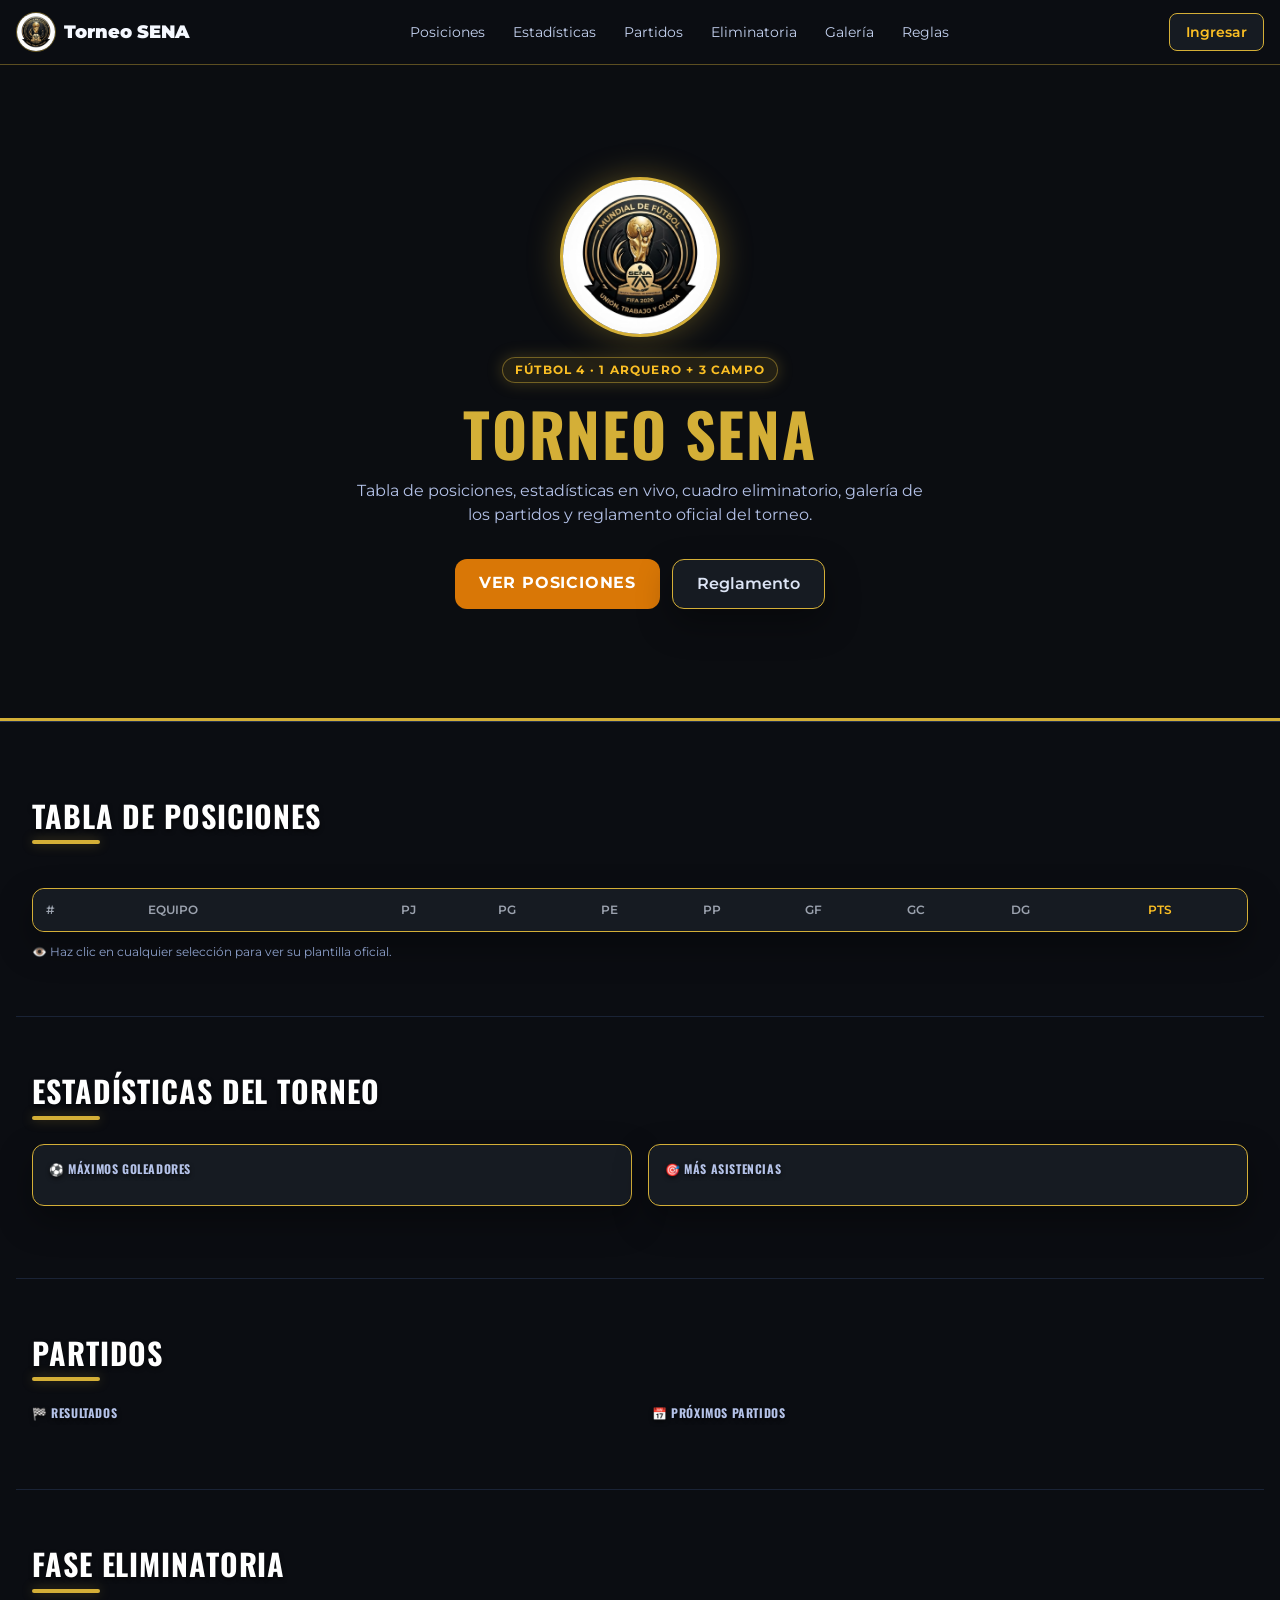
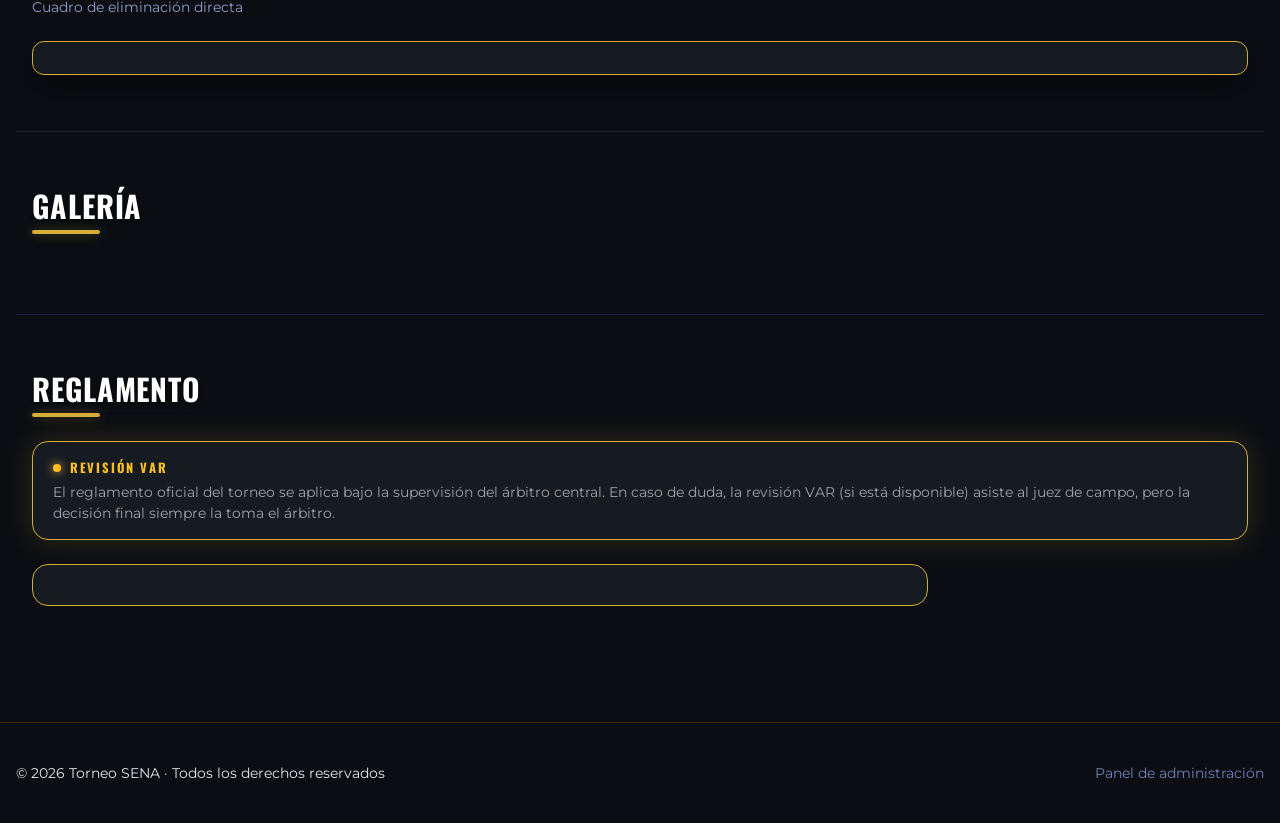
==== index.html @ d0b8b5e7 "Se cuadro un hover" ====
<!DOCTYPE html>
<html lang="es" class="scroll-smooth">
<head>
  <meta charset="UTF-8">
  <meta name="viewport" content="width=device-width, initial-scale=1.0, maximum-scale=1.0, user-scalable=no">
  <title>Torneo SENA</title>
  <link rel="preconnect" href="https://fonts.googleapis.com">
  <link rel="preconnect" href="https://fonts.gstatic.com" crossorigin>
  <link rel="stylesheet" href="styles.css?v=1.0.6">
  <link rel="stylesheet" href="tailwind.css?v=1.0.5">
  <link href="https://fonts.googleapis.com/css2?family=Montserrat:wght@400;500;600;700;800;900&family=Oswald:wght@500;600;700&display=swap" rel="stylesheet">
</head>
<body class="text-slate-100 min-h-screen">

  <!-- ============ NAV ============ -->
  <nav class="sticky top-0 z-50 bg-slate-950 border-b border-slate-800">
    <div class="max-w-7xl mx-auto px-4 h-16 flex items-center justify-between gap-4">
      <a href="#inicio" class="flex items-center gap-2 font-black text-lg shrink-0">
        <img src="WhatsApp Image 2026-08-03 at 1.15.21 PM.jpeg" alt="Mundial de Fútbol SENA Logo" class="logo-nav h-10 w-auto rounded-full object-cover">
        <span id="nav-nombre">Torneo SENA</span>
      </a>
      <div class="hidden md:flex items-center gap-1 text-sm">
        <a href="#posiciones" class="px-3 py-2 rounded-lg hover:bg-slate-800 text-slate-300 hover:text-white transition">Posiciones</a>
        <a href="#estadisticas" class="px-3 py-2 rounded-lg hover:bg-slate-800 text-slate-300 hover:text-white transition">Estadísticas</a>
        <a href="#partidos" class="px-3 py-2 rounded-lg hover:bg-slate-800 text-slate-300 hover:text-white transition">Partidos</a>
        <a href="#eliminatoria" class="px-3 py-2 rounded-lg hover:bg-slate-800 text-slate-300 hover:text-white transition">Eliminatoria</a>
        <a href="#galeria" class="px-3 py-2 rounded-lg hover:bg-slate-800 text-slate-300 hover:text-white transition">Galería</a>
        <a href="#reglas" class="px-3 py-2 rounded-lg hover:bg-slate-800 text-slate-300 hover:text-white transition">Reglas</a>
      </div>
      <div class="flex items-center gap-2">
        <a id="btn-sesion" href="login.html" class="text-sm font-semibold px-4 py-2 rounded-lg border border-emerald-500/50 text-emerald-400 hover:bg-emerald-500/10 transition">Ingresar</a>
        <button id="btn-menu" type="button" aria-label="Abrir menú" aria-expanded="false" aria-controls="menu-movil"
                class="md:hidden w-10 h-10 grid place-items-center rounded-lg border border-slate-700 text-slate-300 hover:bg-slate-800 hover:text-white transition">
          <svg id="ico-menu" class="w-5 h-5" fill="none" stroke="currentColor" stroke-width="2" stroke-linecap="round" viewBox="0 0 24 24">
            <line x1="3" y1="6" x2="21" y2="6"/><line x1="3" y1="12" x2="21" y2="12"/><line x1="3" y1="18" x2="21" y2="18"/>
          </svg>
          <svg id="ico-cerrar" class="w-5 h-5 hidden" fill="none" stroke="currentColor" stroke-width="2" stroke-linecap="round" viewBox="0 0 24 24">
            <line x1="6" y1="6" x2="18" y2="18"/><line x1="18" y1="6" x2="6" y2="18"/>
          </svg>
        </button>
      </div>
    </div>
    <div id="menu-movil" class="hidden md:hidden border-t border-slate-800 bg-slate-950">
      <div class="max-w-7xl mx-auto px-4 py-3 space-y-1">
        <a href="#posiciones" class="block px-3 py-2.5 rounded-lg text-slate-300 hover:bg-slate-800 hover:text-white text-sm font-semibold transition">Posiciones</a>
        <a href="#estadisticas" class="block px-3 py-2.5 rounded-lg text-slate-300 hover:bg-slate-800 hover:text-white text-sm font-semibold transition">Estadísticas</a>
        <a href="#partidos" class="block px-3 py-2.5 rounded-lg text-slate-300 hover:bg-slate-800 hover:text-white text-sm font-semibold transition">Partidos</a>
        <a href="#eliminatoria" class="block px-3 py-2.5 rounded-lg text-slate-300 hover:bg-slate-800 hover:text-white text-sm font-semibold transition">Eliminatoria</a>
        <a href="#galeria" class="block px-3 py-2.5 rounded-lg text-slate-300 hover:bg-slate-800 hover:text-white text-sm font-semibold transition">Galería</a>
        <a href="#reglas" class="block px-3 py-2.5 rounded-lg text-slate-300 hover:bg-slate-800 hover:text-white text-sm font-semibold transition">Reglas</a>
      </div>
    </div>
  </nav>

  <!-- ============ HERO ============ -->
  <header id="inicio" class="hero-patron border-b border-slate-800 relative">
    <video autoplay loop muted playsinline class="hero-video" preload="metadata">
      <source src="WhatsApp Video 2026-08-03 at 1.23.06 PM.mp4" type="video/mp4">
    </video>
    <div class="hero-overlay"></div>
    <div class="hero-content max-w-7xl mx-auto px-4 py-20 md:py-28 text-center">
      <img src="WhatsApp Image 2026-08-03 at 1.15.21 PM.jpeg" alt="Mundial de Fútbol SENA Logo" class="logo-hero mx-auto rounded-full object-cover">
      <p class="inline-block px-3 py-1 rounded-full bg-emerald-500/10 border border-emerald-500/40 text-emerald-400 text-xs font-bold uppercase tracking-widest mb-5">Fútbol 4 · 1 Arquero + 3 Campo</p>
      <h1 id="hero-nombre" class="text-4xl md:text-6xl font-black mb-4">Torneo SENA</h1>
      <p class="text-slate-400 max-w-xl mx-auto mb-8">Tabla de posiciones, estadísticas en vivo, cuadro eliminatorio, galería de los partidos y reglamento oficial del torneo.</p>
      <div class="flex flex-wrap gap-3 justify-center">
        <a href="#posiciones" class="btn-primary px-6 py-3 rounded-xl bg-emerald-600 hover:bg-emerald-500 font-bold text-white">Ver posiciones</a>
        <a href="#reglas" class="btn-secondary px-6 py-3 rounded-xl border border-slate-700 hover:bg-slate-800 font-semibold text-slate-200">Reglamento</a>
      </div>
    </div>
  </header>

  <main class="max-w-7xl mx-auto px-4">

    <!-- ============ POSICIONES ============ -->
    <section id="posiciones" class="py-14 scroll-mt-20">
      <div class="flex items-end justify-between flex-wrap gap-3 mb-6">
        <div>
          <h2 class="text-2xl md:text-3xl font-black">Tabla de Posiciones</h2>
          <p id="nota-clasificacion" class="text-slate-500 text-sm mt-1"></p>
        </div>
      </div>
      <div id="tabs-grupos" class="flex flex-wrap gap-2 mb-4"></div>
      <div class="overflow-x-auto rounded-xl border border-slate-800 bg-slate-900/60">
        <table class="w-full text-sm">
          <thead>
            <tr class="text-left uppercase text-xs border-b border-slate-800">
              <th class="px-3 py-3 font-semibold">#</th>
              <th class="px-3 py-3 font-semibold">Equipo</th>
              <th class="px-2 py-3 font-semibold text-center">PJ</th>
              <th class="px-2 py-3 font-semibold text-center hidden sm:table-cell">PG</th>
              <th class="px-2 py-3 font-semibold text-center hidden sm:table-cell">PE</th>
              <th class="px-2 py-3 font-semibold text-center hidden sm:table-cell">PP</th>
              <th class="px-2 py-3 font-semibold text-center hidden sm:table-cell">GF</th>
              <th class="px-2 py-3 font-semibold text-center hidden sm:table-cell">GC</th>
              <th class="px-2 py-3 font-semibold text-center">DG</th>
              <th class="px-4 py-3 font-semibold text-center text-emerald-400">PTS</th>
            </tr>
          </thead>
          <tbody id="tbody-posiciones"></tbody>
        </table>
      </div>
      <p class="text-xs text-slate-500 mt-3">👁️ Haz clic en cualquier selección para ver su plantilla oficial.</p>
    </section>

    <!-- ============ ESTADISTICAS ============ -->
    <section id="estadisticas" class="py-14 border-t border-slate-800/60 scroll-mt-20">
      <h2 class="text-2xl md:text-3xl font-black mb-6">Estadísticas del Torneo</h2>
      <div class="grid md:grid-cols-2 gap-4">
        <div class="rounded-xl border border-slate-800 bg-slate-900/60 p-4">
          <h3 class="text-slate-400 text-xs uppercase font-bold tracking-wider mb-3">⚽ Máximos Goleadores</h3>
          <ol id="top-goleadores" class="space-y-2 text-sm"></ol>
        </div>
        <div class="rounded-xl border border-slate-800 bg-slate-900/60 p-4">
          <h3 class="text-slate-400 text-xs uppercase font-bold tracking-wider mb-3">🎯 Más Asistencias</h3>
          <ol id="top-asistencias" class="space-y-2 text-sm"></ol>
        </div>
      </div>
      <div id="totales-torneo" class="grid grid-cols-1 sm:grid-cols-2 gap-4 mt-4"></div>
    </section>

    <!-- ============ PARTIDOS ============ -->
    <section id="partidos" class="py-14 border-t border-slate-800/60 scroll-mt-20">
      <h2 class="text-2xl md:text-3xl font-black mb-6">Partidos</h2>
      <div class="grid lg:grid-cols-2 gap-6">
        <div>
          <h3 class="text-slate-400 text-xs uppercase font-bold tracking-wider mb-3">🏁 Resultados</h3>
          <div id="lista-resultados" class="space-y-3"></div>
        </div>
        <div>
          <h3 class="text-slate-400 text-xs uppercase font-bold tracking-wider mb-3">📅 Próximos Partidos</h3>
          <div id="lista-proximos" class="space-y-3"></div>
        </div>
      </div>
    </section>

    <!-- ============ ELIMINATORIA ============ -->
    <section id="eliminatoria" class="py-14 border-t border-slate-800/60 scroll-mt-20">
      <div class="flex items-end justify-between flex-wrap gap-3 mb-6">
        <div>
          <h2 class="text-2xl md:text-3xl font-black">Fase Eliminatoria</h2>
          <p class="text-slate-500 text-sm mt-1">Cuadro de eliminación directa</p>
        </div>
      </div>
      <div id="bracket-publico" class="rounded-xl border border-slate-800 bg-slate-950/60 p-4"></div>
    </section>

    <!-- ============ GALERIA ============ -->
    <section id="galeria" class="py-14 border-t border-slate-800/60 scroll-mt-20">
      <h2 class="text-2xl md:text-3xl font-black mb-6">Galería</h2>
      <div id="galeria-grid" class="grid grid-cols-2 md:grid-cols-3 lg:grid-cols-4 gap-4"></div>
    </section>

    <!-- ============ REGLAS ============ -->
    <section id="reglas" class="py-14 border-t border-slate-800/60 scroll-mt-20">
      <h2 class="text-2xl md:text-3xl font-black mb-6">Reglamento</h2>
      <div class="var-banner mb-6">
        <p class="var-titulo">Revisión VAR</p>
        <p class="var-texto">El reglamento oficial del torneo se aplica bajo la supervisión del árbitro central. En caso de duda, la revisión VAR (si está disponible) asiste al juez de campo, pero la decisión final siempre la toma el árbitro.</p>
      </div>
      <div id="reglas-contenido" class="reglas-md max-w-4xl"></div>
    </section>

  </main>

  <!-- ============ FOOTER ============ -->
  <footer class="border-t border-slate-800 mt-10">
    <div class="max-w-7xl mx-auto px-4 py-10 flex flex-col md:flex-row items-center justify-between gap-4 text-sm text-slate-500">
      <p>© <span id="footer-anio"></span> <span id="footer-nombre">Torneo SENA</span> · Todos los derechos reservados</p>
      <a href="admin.html" class="text-slate-600 hover:text-emerald-400 transition">Panel de administración</a>
    </div>
  </footer>

  <!-- ============ MODAL: PLANTILLA DE SELECCIÓN ============ -->
  <div id="modal-equipo" class="modal-capa" role="dialog" aria-modal="true" aria-hidden="true">
    <div class="modal-caja">
      <button id="modal-equipo-cerrar" class="modal-cerrar" aria-label="Cerrar">×</button>
      <div id="modal-equipo-contenido"></div>
    </div>
  </div>

  <!-- ============ LIGHTBOX ============ -->
  <div id="lightbox" class="fixed inset-0 z-[80] bg-black/90 hidden items-center justify-center p-4 cursor-zoom-out">
    <img id="lightbox-img" class="max-h-full max-w-full rounded-lg object-contain" src="" alt="">
  </div>

  <script>
    const btnMenu = document.getElementById('btn-menu');
    const menuMovil = document.getElementById('menu-movil');
    const icoMenu = document.getElementById('ico-menu');
    const icoCerrar = document.getElementById('ico-cerrar');
    function cerrarMenu() {
      menuMovil.classList.add('hidden');
      icoMenu.classList.remove('hidden');
      icoCerrar.classList.add('hidden');
      btnMenu.setAttribute('aria-expanded', 'false');
    }
    btnMenu.addEventListener('click', () => {
      const abierto = !menuMovil.classList.contains('hidden');
      menuMovil.classList.toggle('hidden');
      icoMenu.classList.toggle('hidden');
      icoCerrar.classList.toggle('hidden');
      btnMenu.setAttribute('aria-expanded', String(!abierto));
    });
    menuMovil.querySelectorAll('a').forEach(a => a.addEventListener('click', cerrarMenu));
  </script>

  <script src="js/marked.min.js?v=1.0.1" defer></script>
  <script type="module" src="js/public.js?v=1.0.4"></script>
</body>
</html>
---- styles.css ----
/* ============================================================
   CAPA BASE DE RESPALDO (carga prioritaria)
   Si el CSS de Tailwind (tailwind.css) no llega a cargar, este
   bloque garantiza un tema oscuro legible y estructura mínima.
   Cuando tailwind.css sí carga, Tailwind gana por ir después.
   ============================================================ */
:root {
  color-scheme: dark;
  --bg: #0b0d12;
  --panel: #161b22;
  --borde: #d4af37;
  --texto: #ffffff;
  --atenuado: #9ca3af;
  --acento: #d4af37;
  --acento-hover: #f59e0b;
  --verde: #34d399;
}

*, *::before, *::after { box-sizing: border-box; }

body {
  margin: 0;
  min-height: 100vh;
  color: var(--texto);
  font-family: 'Montserrat', 'Inter', system-ui, -apple-system, 'Segoe UI', Roboto, sans-serif;
  font-size: 16px;
  line-height: 1.5;
  background-color: #0b0d12;
}

img, video { max-width: 100%; height: auto; }

a { color: var(--acento); text-decoration: none; }
a:hover { color: var(--acento-hover); }

/* Titulares deportivos estilo FIFA: Oswald en mayúsculas pesadas */
h1, h2, h3 {
  font-family: 'Oswald', 'Montserrat', system-ui, sans-serif;
  font-weight: 800;
  text-transform: uppercase;
  letter-spacing: .03em;
}
h1, h2, h3, h4, h5, h6 {
  margin: 1.2rem 0 .6rem;
  line-height: 1.25;
  color: #fff;
  text-shadow: 0 2px 4px rgba(0, 0, 0, .6);
}
h1 { font-size: 1.75rem; }
h2 { font-size: 1.4rem; }
h3 { font-size: 1.15rem; }

p { margin: .6rem 0; color: #e2e8f0; }

/* Barra superior pegajosa: SOLO los elementos que llevan la clase
   .sticky (nav de index.html / header del admin). Cualquier otro
   header (p. ej. el Hero) queda en flujo normal. */
nav.sticky,
header.sticky {
  position: sticky;
  top: 0;
  z-index: 50;
  background: #0b0d12;
  border-bottom: 1px solid rgba(212, 175, 55, .4);
}

/* El Hero vive en su bloque normal: nada de fixed/sticky. */
#inicio {
  position: relative;
  overflow: hidden;
}

/* ============================================================
   HERO MUNDIALISTA: fondo sólido limpio + logo oficial
   ============================================================ */
.hero-patron {
  background-color: #0b0d12;
}

/* Video de fondo del Hero: cubre todo el espacio sin deformarse */
.hero-video {
  position: absolute;
  top: 50%;
  left: 50%;
  min-width: 100%;
  min-height: 100%;
  width: auto;
  height: auto;
  z-index: 0;
  transform: translate(-50%, -50%);
  object-fit: cover;
}

/* Capa de superposición: oscurece el video para legibilidad total */
.hero-overlay {
  position: absolute;
  top: 0;
  left: 0;
  width: 100%;
  height: 100%;
  background: rgba(11, 13, 18, 0.65);
  z-index: 1;
}

/* Asegura que el contenido (logo, títulos, botones) quede por encima del video y del overlay */
#hero .container,
#hero .hero-content,
#inicio .hero-content {
  position: relative;
  z-index: 2;
}

/* Logo oficial del torneo en la navbar */
.logo-nav {
  height: 2.5rem;
  width: 2.5rem;
  border-radius: 9999px;
  object-fit: cover;
  flex-shrink: 0;
  border: 1px solid rgba(212, 175, 55, .45);
}

/* Logo oficial destacado en el Hero, sobre el título principal */
.logo-hero {
  width: 8rem;
  height: 8rem;
  border-radius: 9999px;
  object-fit: cover;
  margin: 0 auto 1.25rem;
  border: 3px solid #d4af37;
  box-shadow: 0 0 32px rgba(212, 175, 55, .35);
  -webkit-box-shadow: 0 0 32px rgba(212, 175, 55, .35);
}
@media (min-width: 768px) {
  .logo-hero { width: 10rem; height: 10rem; }
}

/* Línea dorada sólida de banda inferior del estadio */
#inicio::after {
  content: '';
  position: absolute;
  left: 0;
  right: 0;
  bottom: 0;
  height: 3px;
  background: #d4af37;
  z-index: 3;
}

/* Título principal: dorado trofeo sólido */
#inicio h1 {
  font-family: 'Oswald', 'Montserrat', sans-serif;
  font-weight: 800;
  text-transform: uppercase;
  letter-spacing: .03em;
  color: #d4af37;
  text-shadow: none;
}

/* Píldora del Hero con detalle dorado sólido */
#inicio p.rounded-full {
  background: rgba(212, 175, 55, .12);
  border: 1px solid rgba(212, 175, 55, .45);
  box-shadow: 0 0 16px rgba(212, 175, 55, .25);
  -webkit-box-shadow: 0 0 16px rgba(212, 175, 55, .25);
}

main, section {
  max-width: 80rem;
  margin: 0 auto;
  padding: 1.25rem 1rem;
}

table {
  width: 100%;
  border-collapse: collapse;
  background: var(--panel);
  border: 1px solid var(--borde);
  border-radius: .75rem;
  overflow: hidden;
}
th {
  text-align: left;
  text-transform: uppercase;
  font-size: .75rem;
  color: #9ca3af;
  border-bottom: 1px solid rgba(212, 175, 55, .35);
  padding: .75rem .6rem;
}
td {
  color: #ffffff;
  padding: .6rem;
  border-bottom: 1px solid #232b36;
  font-size: .875rem;
}

button {
  font: inherit;
  font-weight: 700;
  padding: .55rem 1rem;
  border: 1px solid rgba(212, 175, 55, .4);
  border-radius: .6rem;
  background: #161b22;
  color: var(--texto);
  cursor: pointer;
}
button:hover { background: #232b36; }

input, select, textarea {
  font: inherit;
  background: #161b22;
  border: 1px solid rgba(212, 175, 55, .35);
  border-radius: .5rem;
  padding: .55rem .75rem;
  color: #fff;
  width: 100%;
  max-width: 100%;
}
input:focus, select:focus, textarea:focus {
  outline: 2px solid var(--acento);
  outline-offset: 1px;
}

/* ============================================================
   TORNEO SENA - Estilos del Reglamento (contenido Markdown)
   Se aplica a .reglas-md (vista pública #reglas-contenido y
   vista previa del admin #reglas-preview)
   ============================================================ */

/* 1) Tipografía y legibilidad */
.reglas-md {
  font-family: 'Montserrat', 'Inter', 'Roboto', 'Segoe UI', sans-serif;
  line-height: 1.7;
  color: #e2e8f0;
  font-size: 0.95rem;
  word-wrap: break-word;
}

/* El reglamento público vive sobre un panel sólido */
.reglas-md.max-w-4xl {
  background: #161b22;
  border: 1px solid #d4af37;
  border-radius: 1rem;
  padding: 1.25rem;
}

/* 2) Encabezados con separación amplia */
.reglas-md h1,
.reglas-md h2,
.reglas-md h3,
.reglas-md h4,
.reglas-md h5,
.reglas-md h6 {
  color: #ffffff;
  font-weight: 800;
  font-family: inherit;
  text-transform: none;
  letter-spacing: 0;
  line-height: 1.3;
  margin-top: 1.8rem;
  margin-bottom: 0.8rem;
}

.reglas-md h1 { font-size: 1.6rem; }
.reglas-md h2 { font-size: 1.35rem; }
.reglas-md h3 { font-size: 1.15rem; }

.reglas-md h1:first-child,
.reglas-md h2:first-child,
.reglas-md h3:first-child {
  margin-top: 0;
}

/* Párrafos */
.reglas-md p {
  margin-bottom: 1rem;
}

/* Listas */
.reglas-md ul,
.reglas-md ol {
  padding-left: 1.2rem;
  margin-bottom: 1rem;
}

.reglas-md li {
  margin-bottom: 0.6rem;
}

/* Línea horizontal */
.reglas-md hr {
  margin: 2rem 0;
  border: 0;
  border-top: 1px solid rgba(255, 255, 255, 0.1);
}

/* Enlaces */
.reglas-md a {
  color: #fbbf24;
  text-decoration: underline;
  text-underline-offset: 2px;
  transition: color .15s;
}

.reglas-md a:hover {
  color: #f59e0b;
}

/* 3) Caja destacada para el Aviso Importante (blockquote) estilo VAR */
.reglas-md blockquote {
  background: rgba(245, 158, 11, 0.08);
  border-left: 4px solid #f59e0b;
  padding: 1rem;
  border-radius: 8px;
  margin-bottom: 1.5rem;
  box-shadow: 0 0 18px rgba(245, 158, 11, 0.12);
  -webkit-box-shadow: 0 0 18px rgba(245, 158, 11, 0.12);
}

.reglas-md blockquote p {
  margin-bottom: 0.4rem;
}

.reglas-md blockquote p:last-child {
  margin-bottom: 0;
}

/* Énfasis y detalles comunes del reglamento */
.reglas-md strong {
  color: #ffffff;
}

.reglas-md code {
  background: rgba(255, 255, 255, 0.08);
  padding: 0.15rem 0.4rem;
  border-radius: 4px;
  font-size: 0.85em;
}

.reglas-md pre {
  background: rgba(255, 255, 255, 0.06);
  border: 1px solid rgba(255, 255, 255, 0.1);
  padding: 1rem;
  border-radius: 8px;
  overflow-x: auto;
  margin-bottom: 1rem;
}

.reglas-md table {
  width: 100%;
  border-collapse: collapse;
  margin-bottom: 1rem;
}

.reglas-md th,
.reglas-md td {
  border: 1px solid rgba(255, 255, 255, 0.15);
  padding: 0.5rem 0.75rem;
}

.reglas-md img {
  max-width: 100%;
  border-radius: 8px;
}

/* ============================================================
   ESTÉTICA MUNDIALISTA (Copa Internacional / FIFA World Cup)
   Tarjetas cristal, dorado trofeo, chips de clasificación y VAR
   ============================================================ */

/* Tarjetas estilo álbum: fondo sólido oscuro + borde dorado trofeo.
   Selectores con mayor especificidad que las utilidades de Tailwind,
   así ganan sin importar el orden de carga. */
.rounded-xl.border,
.rounded-2xl.border {
  background: #161b22;
  border-color: #d4af37;
  box-shadow: 0 14px 34px rgba(0, 0, 0, .35);
  -webkit-box-shadow: 0 14px 34px rgba(0, 0, 0, .35);
}
.rounded-lg.border {
  background: #161b22;
  border-color: #d4af37;
}
/* Elementos con fondo sólido (galería, bracket, tabs, modales):
   también se convierten en panel sólido para la identidad oficial */
.rounded-xl.border[class~="bg-slate-900"],
.rounded-2xl.border[class~="bg-slate-900"],
.rounded-lg.border[class~="bg-slate-900"] {
  background: #161b22;
}
.rounded-xl.border[class~="bg-slate-950"],
.rounded-2xl.border[class~="bg-slate-950"] {
  background: #161b22;
}

/* ============================================================
   BOTONES: estados hover legibles y sin subrayado
   ============================================================ */

/* Sin subrayado en ningún estado interactivo (a, button y clases de botón) */
a:hover, a:focus, a:active,
button:hover, button:focus, button:active {
  text-decoration: none !important;
}

/* Botón principal dorado: texto oscuro siempre legible */
[class~="bg-emerald-600"],
[class~="bg-emerald-500"],
.btn-primary {
  background-color: #d97706;
  color: #0b0d12;
  font-weight: 700;
  transition: background-color .15s ease, box-shadow .15s ease, transform .15s ease;
}
[class~="bg-emerald-600"]:hover,
[class~="bg-emerald-500"]:hover,
.btn-primary:hover {
  background-color: #f59e0b !important;
  color: #000000 !important;
  text-decoration: none !important;
  transform: translateY(-2px);
  box-shadow: 0 4px 12px rgba(245, 158, 11, 0.4);
  -webkit-box-shadow: 0 4px 12px rgba(245, 158, 11, 0.4);
}

/* Botón secundario / outline: relleno dorado suave y texto blanco puro */
.btn-secondary:hover {
  background-color: rgba(212, 175, 55, 0.15) !important;
  color: #ffffff !important;
  border-color: #f59e0b !important;
  text-decoration: none !important;
}

/* Botones con texto pesado: mayúsculas deportivas */
button.font-bold,
a.font-bold {
  text-transform: uppercase;
  letter-spacing: .05em;
}

/* Chip verde neón: equipos CLASIFICADOS a la siguiente ronda */
.chip-clasificado {
  display: inline-block;
  background: rgba(16, 185, 129, .14);
  color: #34d399;
  border: 1px solid rgba(16, 185, 129, .45);
  border-radius: .3rem;
  padding: .1rem .45rem;
  font-size: 10px;
  font-weight: 800;
  text-transform: uppercase;
  letter-spacing: .06em;
  white-space: nowrap;
  box-shadow: 0 0 12px rgba(16, 185, 129, .3);
  -webkit-box-shadow: 0 0 12px rgba(16, 185, 129, .3);
}

/* Banda VAR: aviso importante con pantalla de cabina (dorado brillante) */
.var-banner {
  position: relative;
  overflow: hidden;
  border: 1px solid #d4af37;
  border-radius: 1rem;
  padding: 1rem 1.25rem;
  background: #161b22;
  box-shadow: 0 0 30px rgba(212, 175, 55, .20);
  -webkit-box-shadow: 0 0 30px rgba(212, 175, 55, .20);
}
.var-titulo {
  display: flex;
  align-items: center;
  gap: .55rem;
  font-family: 'Oswald', 'Montserrat', sans-serif;
  font-weight: 800;
  text-transform: uppercase;
  letter-spacing: .14em;
  color: #fbbf24;
  font-size: .8rem;
  margin: 0;
}
.var-titulo::before {
  content: '';
  width: 8px;
  height: 8px;
  border-radius: 50%;
  background: #fbbf24;
  box-shadow: 0 0 10px #fbbf24;
  -webkit-box-shadow: 0 0 10px #fbbf24;
  animation: var-parpadeo 1.6s infinite;
}
.var-texto {
  color: var(--atenuado);
  font-size: .85rem;
  margin-top: .3rem;
}
@keyframes var-parpadeo {
  0%, 100% { opacity: 1; }
  50% { opacity: .35; }
}

/* Badge VAR pequeño (vista previa del admin) */
.var-mini {
  display: inline-block;
  border: 1px solid rgba(245, 158, 11, .45);
  color: #fbbf24;
  background: rgba(245, 158, 11, .08);
  font-family: 'Oswald', 'Montserrat', sans-serif;
  font-weight: 800;
  text-transform: uppercase;
  letter-spacing: .1em;
  font-size: .65rem;
  padding: .2rem .55rem;
  border-radius: .45rem;
  box-shadow: 0 0 12px rgba(245, 158, 11, .2);
  -webkit-box-shadow: 0 0 12px rgba(245, 158, 11, .2);
  vertical-align: middle;
  margin-left: .5rem;
}

/* Logo del trofeo: esfera dorada sólida */
.trofeo {
  background-color: #d4af37;
  box-shadow: 0 0 18px rgba(212, 175, 55, .45), inset 0 0 0 1px rgba(255, 255, 255, .25);
  -webkit-box-shadow: 0 0 18px rgba(212, 175, 55, .45), inset 0 0 0 1px rgba(255, 255, 255, .25);
}

/* Separadores de sección con filo dorado sutil */
footer.border-t {
  border-top-color: rgba(245, 158, 11, .2);
}

/* Lightbox de la galería: fondo sólido carbón */
#lightbox {
  background: #0b0d12;
}

/* ============================================================
   EDICIÓN MUNDIALISTA VIBRANTE — colores, luces y vida
    (Fiesta de Copa del Mundo en la vista pública)
    ============================================================ */

/* Línea de título deportiva: banda dorada sólida al estilo trofeo */
main h2::after {
  content: '';
  display: block;
  width: 68px;
  height: 4px;
  margin-top: .4rem;
  border-radius: 2px;
  background: #d4af37;
  box-shadow: 0 0 12px rgba(212, 175, 55, .35);
  -webkit-box-shadow: 0 0 12px rgba(212, 175, 55, .35);
}

/* Chip "Clasificado" con pulso de neón */
.chip-clasificado {
  -webkit-animation: chip-pulso 2.6s ease-in-out infinite;
  animation: chip-pulso 2.6s ease-in-out infinite;
}
@-webkit-keyframes chip-pulso {
  0%, 100% { box-shadow: 0 0 8px rgba(16, 185, 129, .25); }
  50% { box-shadow: 0 0 16px rgba(16, 185, 129, .55); }
}
@keyframes chip-pulso {
  0%, 100% { box-shadow: 0 0 8px rgba(16, 185, 129, .25); }
  50% { box-shadow: 0 0 16px rgba(16, 185, 129, .55); }
}

/* ============================================================
   FILAS DE LA TABLA: selección cliqueable con brillo
   ============================================================ */
.fila-equipo {
  cursor: pointer;
  transition: background-color .18s ease, box-shadow .18s ease;
}
tr.fila-equipo:hover {
  background: rgba(37, 99, 235, .10);
  box-shadow: inset 3px 0 0 #f59e0b;
}

.ver-plantilla {
  display: none;
  font-size: 11px;
  font-weight: 700;
  text-transform: uppercase;
  letter-spacing: .04em;
  color: #fbbf24;
  background: rgba(245, 158, 11, .10);
  border: 1px solid rgba(245, 158, 11, .30);
  border-radius: .35rem;
  padding: .12rem .5rem;
  white-space: nowrap;
  opacity: .6;
  transition: opacity .18s ease;
}
tr.fila-equipo:hover .ver-plantilla {
  opacity: 1;
}
@media (min-width: 640px) {
  .ver-plantilla { display: inline-block; }
}

/* ============================================================
   MODAL: PLANTILLA DE SELECCIÓN (ficha coleccionable)
   ============================================================ */
.modal-capa {
  position: fixed;
  inset: 0;
  z-index: 200;
  display: flex;
  align-items: center;
  justify-content: center;
  padding: 1rem;
  background: rgba(2, 6, 23, .92);
  opacity: 0;
  visibility: hidden;
  transition: opacity .22s ease, visibility .22s;
}
.modal-capa.abierto {
  opacity: 1;
  visibility: visible;
}

.modal-caja {
  position: relative;
  width: min(680px, 100%);
  max-height: 88vh;
  max-height: 88dvh;
  overflow-y: auto;
  border-radius: 1.1rem;
  padding: 1.4rem;
  background: #161b22;
  border: 1px solid rgba(212, 175, 55, .45);
  box-shadow: 0 30px 80px rgba(0, 0, 0, .6), 0 0 40px rgba(212, 175, 55, .18);
  -webkit-box-shadow: 0 30px 80px rgba(0, 0, 0, .6), 0 0 40px rgba(212, 175, 55, .18);
  transform: translateY(16px) scale(.97);
  transition: transform .22s ease;
}
.modal-capa.abierto .modal-caja {
  transform: none;
}
.modal-caja::-webkit-scrollbar { width: 8px; }
.modal-caja::-webkit-scrollbar-thumb {
  background: rgba(245, 158, 11, .35);
  border-radius: 4px;
}
.modal-abierto { overflow: hidden; }

.modal-cerrar {
  position: absolute;
  top: .75rem;
  right: .9rem;
  z-index: 2;
  width: 2.1rem;
  height: 2.1rem;
  display: grid;
  place-items: center;
  padding: 0;
  font-size: 1.3rem;
  line-height: 1;
  border-radius: 9999px;
  border: 1px solid rgba(245, 158, 11, .45);
  background: rgba(11, 15, 25, .7);
  color: #fbbf24;
  cursor: pointer;
  transition: box-shadow .15s ease, background-color .15s ease;
}
.modal-cerrar:hover {
  background: rgba(245, 158, 11, .15);
  box-shadow: 0 0 14px rgba(245, 158, 11, .35);
  -webkit-box-shadow: 0 0 14px rgba(245, 158, 11, .35);
}

/* Cabecera tipo ficha técnica */
.modal-cabecera {
  display: flex;
  align-items: center;
  gap: 1rem;
  padding-bottom: 1rem;
  margin-bottom: 1.1rem;
  border-bottom: 1px dashed rgba(245, 158, 11, .3);
}
.mh-escudo { flex-shrink: 0; }
.mh-escudo img,
.mh-escudo span {
  width: 84px !important;
  height: 84px !important;
  font-size: 1.5rem !important;
  border: 2px solid rgba(245, 158, 11, .55);
  box-shadow: 0 0 22px rgba(245, 158, 11, .35);
  -webkit-box-shadow: 0 0 22px rgba(245, 158, 11, .35);
}
.modal-kicker {
  margin: 0;
  font-size: .65rem;
  font-weight: 700;
  text-transform: uppercase;
  letter-spacing: .16em;
  color: #fbbf24;
}
.modal-titulo {
  margin: .15rem 0 0;
  font-family: 'Oswald', 'Montserrat', sans-serif;
  font-weight: 800;
  text-transform: uppercase;
  letter-spacing: .03em;
  font-size: 1.5rem;
  color: #fff;
  line-height: 1.1;
}
.modal-sub {
  margin: .35rem 0 0;
  font-size: .8rem;
  color: var(--atenuado);
}

/* Rejilla de tarjetas de jugadores */
.grid-jugadores {
  display: grid;
  gap: .75rem;
  grid-template-columns: repeat(auto-fill, minmax(150px, 1fr));
}

.jugador-card {
  position: relative;
  overflow: hidden;
  border-radius: .9rem;
  padding: .85rem .6rem;
  text-align: center;
  background: #161b22;
  border: 1px solid rgba(212, 175, 55, .35);
  transition: transform .18s ease, border-color .18s ease, box-shadow .18s ease;
}
.jugador-card:hover {
  transform: translateY(-3px);
  border-color: #d4af37;
  box-shadow: 0 8px 22px rgba(0, 0, 0, .45), 0 0 16px rgba(212, 175, 55, .2);
  -webkit-box-shadow: 0 8px 22px rgba(0, 0, 0, .45), 0 0 16px rgba(212, 175, 55, .2);
}

.jugador-numero {
  position: absolute;
  top: .45rem;
  right: .65rem;
  font-family: 'Oswald', sans-serif;
  font-weight: 800;
  font-size: 1.6rem;
  line-height: 1;
  color: rgba(245, 158, 11, .25);
  pointer-events: none;
}

.jugador-foto {
  display: grid;
  place-items: center;
  width: 56px;
  height: 56px;
  margin: 0 auto .6rem;
  border-radius: 50%;
  object-fit: cover;
  background: #232b36;
  border: 2px solid rgba(212, 175, 55, .5);
  box-shadow: 0 0 12px rgba(212, 175, 55, .25);
  -webkit-box-shadow: 0 0 12px rgba(212, 175, 55, .25);
  font-family: 'Oswald', sans-serif;
  font-weight: 800;
  font-size: 1.1rem;
  color: #fbbf24;
}

.jugador-nombre {
  margin: 0;
  font-weight: 700;
  font-size: .9rem;
  line-height: 1.2;
  word-break: break-word;
}

.jugador-posicion {
  margin: .2rem 0 0;
  font-size: .65rem;
  font-weight: 700;
  text-transform: uppercase;
  letter-spacing: .08em;
  color: var(--atenuado);
}
.pos-arq { color: #34d399; }
.pos-def { color: #60a5fa; }
.pos-med { color: #fbbf24; }
.pos-del { color: #fb923c; }

/* Estado vacío de la plantilla */
.modal-vacio {
  text-align: center;
  padding: 2rem 1rem;
  color: var(--atenuado);
}
.modal-vacio-icono {
  font-size: 2.6rem;
  margin: 0 0 .5rem;
}
.modal-vacio-titulo {
  margin: 0;
  font-family: 'Oswald', 'Montserrat', sans-serif;
  font-weight: 800;
  text-transform: uppercase;
  letter-spacing: .03em;
  font-size: 1.05rem;
  color: #fbbf24;
}
.modal-vacio-sub {
  margin: .5rem 0 0;
  font-size: .85rem;
}

/* ============================================================
   COMPATIBILIDAD iOS / WEBKIT (Safari y Chrome para iPhone)
   ============================================================ */

/* 1) Alturas: fallback 100dvh para la barra de navegación de iOS.
      Los navegadores viejos usan 100vh; Safari 15.4+/iOS 16 usa dvh. */
html,
body {
  min-height: 100vh;
}
html,
body {
  min-height: 100dvh;
}
body.min-h-screen {
  min-height: 100vh;
  min-height: 100dvh;
}

/* Evita el inflado de texto al girar el iPhone en landscape */
html {
  -webkit-text-size-adjust: 100%;
  text-size-adjust: 100%;
}

/* 2) Flex/Grid en Safari: min-width: 0 en los ítems evita que
      nombres largos o imágenes estiren el contenedor hacia los
      lados y desborden la pantalla. */
.flex > *,
.grid > * {
  min-width: 0;
}

/* Nota: `gap` en Flexbox requiere Safari iOS 14.1+ (marzo 2021).
   Los iPhone actuales usan iOS 16+, así que no se requieren
   márgenes de respaldo. En Grid, `gap` funciona desde iOS 10.3. */

/* 3) Desplazamiento horizontal suave en tablas, bracket y menús */
.overflow-x-auto,
.overflow-y-auto,
.overflow-auto {
  -webkit-overflow-scrolling: touch;
  overscroll-behavior-x: contain;
}

/* 4) Identidad sólida: sin efectos de desenfoque de fondo (backdrop). */
.backdrop-blur,
.backdrop-blur-sm,
.backdrop-blur-md,
.backdrop-blur-lg {
  -webkit-backdrop-filter: none;
  backdrop-filter: none;
}

/* Quita el brillo azul del toque y la selección en botones */
* {
  -webkit-tap-highlight-color: transparent;
}
button,
[role="button"],
.tab-btn {
  -webkit-user-select: none;
  -webkit-touch-callout: none;
  user-select: none;
}

/* 5) Prevención de auto-zoom de iOS: cualquier campo con
      font-size menor a 16px dispara zoom al enfocar. */
@media (max-width: 767px) {
  input,
  select,
  textarea {
    font-size: 16px !important;
  }
}
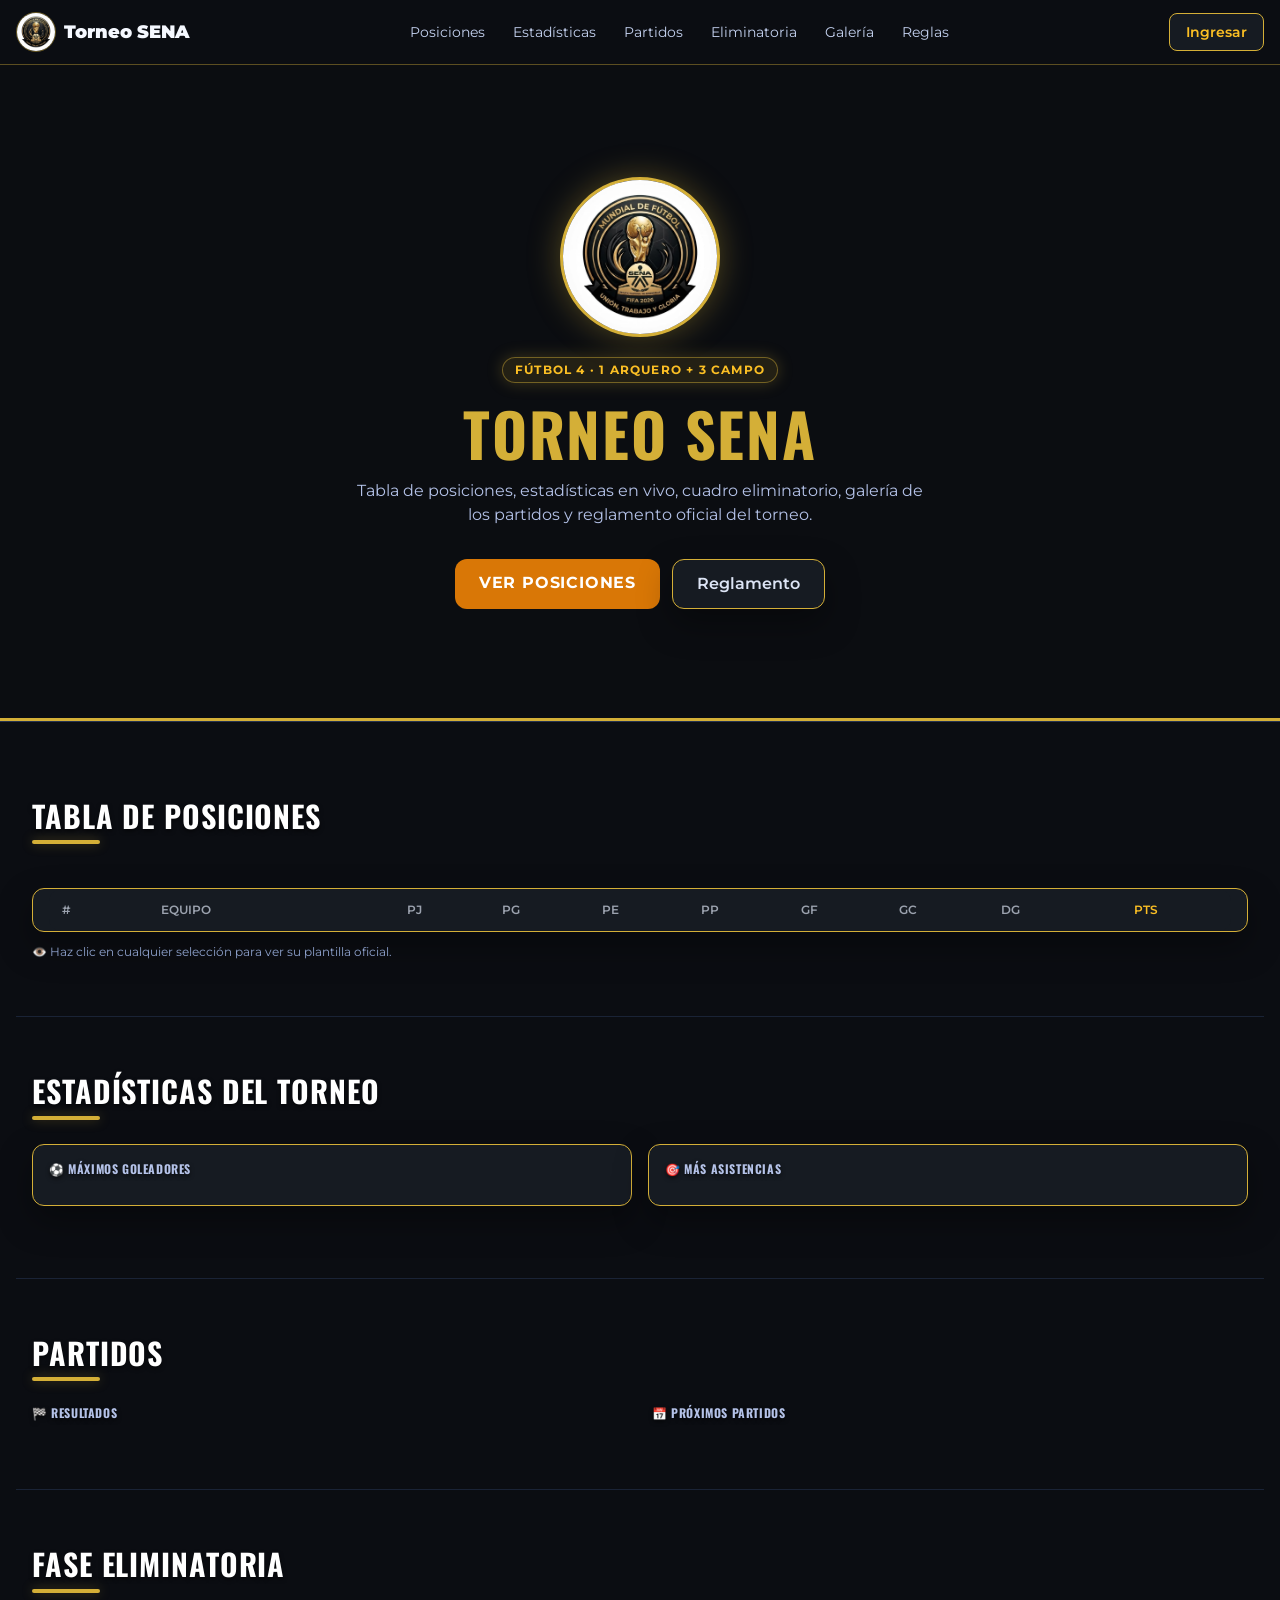
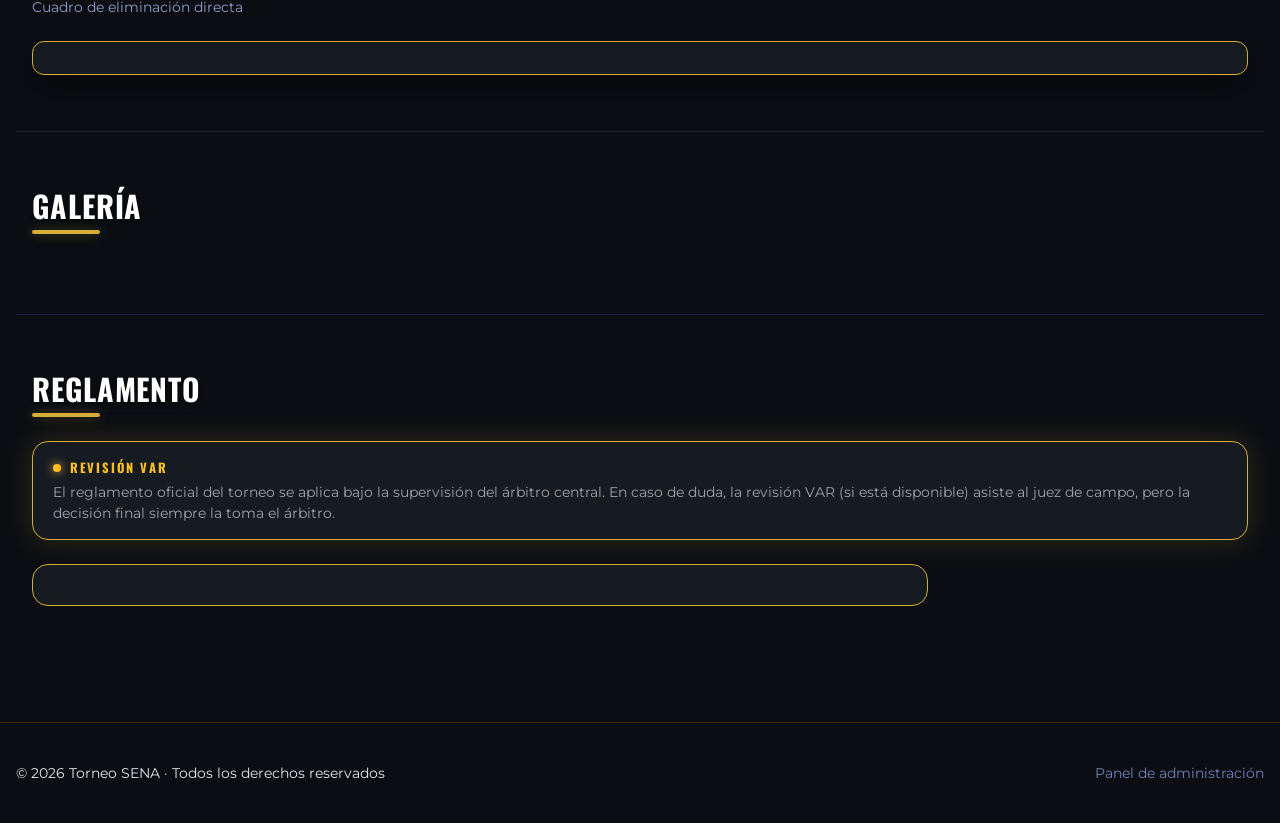
==== commit a91c5bb7: "Se hicieron cambios responsi, para moviles" ====
--- a/index.html
+++ b/index.html
@@ -81,18 +81,18 @@
         </div>
       </div>
       <div id="tabs-grupos" class="flex flex-wrap gap-2 mb-4"></div>
-      <div class="overflow-x-auto rounded-xl border border-slate-800 bg-slate-900/60">
-        <table class="w-full text-sm">
+      <div class="table-responsive w-full overflow-x-auto -mx-4 sm:mx-0 px-4 sm:px-0 rounded-xl border border-slate-800 bg-slate-900/60">
+        <table class="w-full min-w-[650px] text-sm">
           <thead>
             <tr class="text-left uppercase text-xs border-b border-slate-800">
               <th class="px-3 py-3 font-semibold">#</th>
               <th class="px-3 py-3 font-semibold">Equipo</th>
               <th class="px-2 py-3 font-semibold text-center">PJ</th>
-              <th class="px-2 py-3 font-semibold text-center hidden sm:table-cell">PG</th>
-              <th class="px-2 py-3 font-semibold text-center hidden sm:table-cell">PE</th>
-              <th class="px-2 py-3 font-semibold text-center hidden sm:table-cell">PP</th>
-              <th class="px-2 py-3 font-semibold text-center hidden sm:table-cell">GF</th>
-              <th class="px-2 py-3 font-semibold text-center hidden sm:table-cell">GC</th>
+              <th class="px-2 py-3 font-semibold text-center">PG</th>
+              <th class="px-2 py-3 font-semibold text-center">PE</th>
+              <th class="px-2 py-3 font-semibold text-center">PP</th>
+              <th class="px-2 py-3 font-semibold text-center">GF</th>
+              <th class="px-2 py-3 font-semibold text-center">GC</th>
               <th class="px-2 py-3 font-semibold text-center">DG</th>
               <th class="px-4 py-3 font-semibold text-center text-emerald-400">PTS</th>
             </tr>
--- a/styles.css
+++ b/styles.css
@@ -580,7 +580,9 @@
 }
 
 .ver-plantilla {
-  display: none;
+  display: inline-flex;
+  align-items: center;
+  gap: .25rem;
   font-size: 11px;
   font-weight: 700;
   text-transform: uppercase;
@@ -589,16 +591,25 @@
   background: rgba(245, 158, 11, .10);
   border: 1px solid rgba(245, 158, 11, .30);
   border-radius: .35rem;
-  padding: .12rem .5rem;
+  padding: .15rem .5rem;
   white-space: nowrap;
-  opacity: .6;
-  transition: opacity .18s ease;
+  cursor: pointer;
+  transition: opacity .18s ease, background-color .18s ease, transform .12s ease;
 }
 tr.fila-equipo:hover .ver-plantilla {
   opacity: 1;
-}
-@media (min-width: 640px) {
-  .ver-plantilla { display: inline-block; }
+  background: rgba(245, 158, 11, .16);
+}
+.ver-plantilla:active {
+  transform: scale(.95);
+}
+@media (max-width: 639px) {
+  .ver-plantilla {
+    font-size: 10px;
+    padding: .1rem .35rem;
+    opacity: 1;
+  }
+  .ver-plantilla-texto { display: none; }
 }
 
 /* ============================================================
@@ -852,6 +863,7 @@
    márgenes de respaldo. En Grid, `gap` funciona desde iOS 10.3. */
 
 /* 3) Desplazamiento horizontal suave en tablas, bracket y menús */
+.table-responsive,
 .overflow-x-auto,
 .overflow-y-auto,
 .overflow-auto {
@@ -889,3 +901,67 @@
     font-size: 16px !important;
   }
 }
+
+/* ============================================================
+   RESPONSIVIDAD: TABLA DE POSICIONES (#posiciones)
+   Scroll horizontal propio y contenido completo en móviles.
+   ============================================================ */
+
+/* Respaldo de las utilidades -mx-4 sm:mx-0 px-4 sm:px-0:
+   el scroll del contenedor llega al borde de la pantalla en
+   móvil con aire de 1rem a los lados, y en ≥640px vuelve a la
+   cuadrícula normal del <main>. */
+.table-responsive {
+  margin-left: -1rem;
+  margin-right: -1rem;
+  padding-left: 1rem;
+  padding-right: 1rem;
+  overflow-x: auto;
+}
+@media (min-width: 640px) {
+  .table-responsive {
+    margin-left: 0;
+    margin-right: 0;
+    padding-left: 0;
+    padding-right: 0;
+  }
+}
+
+/* La tabla nunca se comprime: todas las columnas (PJ, PG, PE,
+   PP, GF, GC, DG, PTS) se conservan y se deslizan con scroll
+   horizontal limpio en pantallas pequeñas. */
+#posiciones table {
+  min-width: 650px;
+}
+
+/* Chip CLASIFICADO: más compacto en móvil para no robar
+   espacio horizontal a la columna Equipo (puede envolverse
+   debajo del nombre gracias a flex-wrap). */
+@media (max-width: 639px) {
+  .chip-clasificado {
+    font-size: 9px;
+    padding: .1rem .35rem;
+    letter-spacing: .04em;
+  }
+}
+
+/* Toda la fila es interactiva al toque en móvil */
+tr.fila-equipo:active {
+  background: rgba(30, 41, 59, .55);
+}
+
+/* ============================================================
+   GUARDA GENERAL DE DESBORDE HORIZONTAL
+   Ningún contenedor rompe el <body>: cualquier tabla ancha
+   (p. ej. las del reglamento Markdown) desliza dentro de sí.
+   ============================================================ */
+body {
+  overflow-x: clip;
+}
+
+.reglas-md table {
+  display: block;
+  max-width: 100%;
+  overflow-x: auto;
+  -webkit-overflow-scrolling: touch;
+}
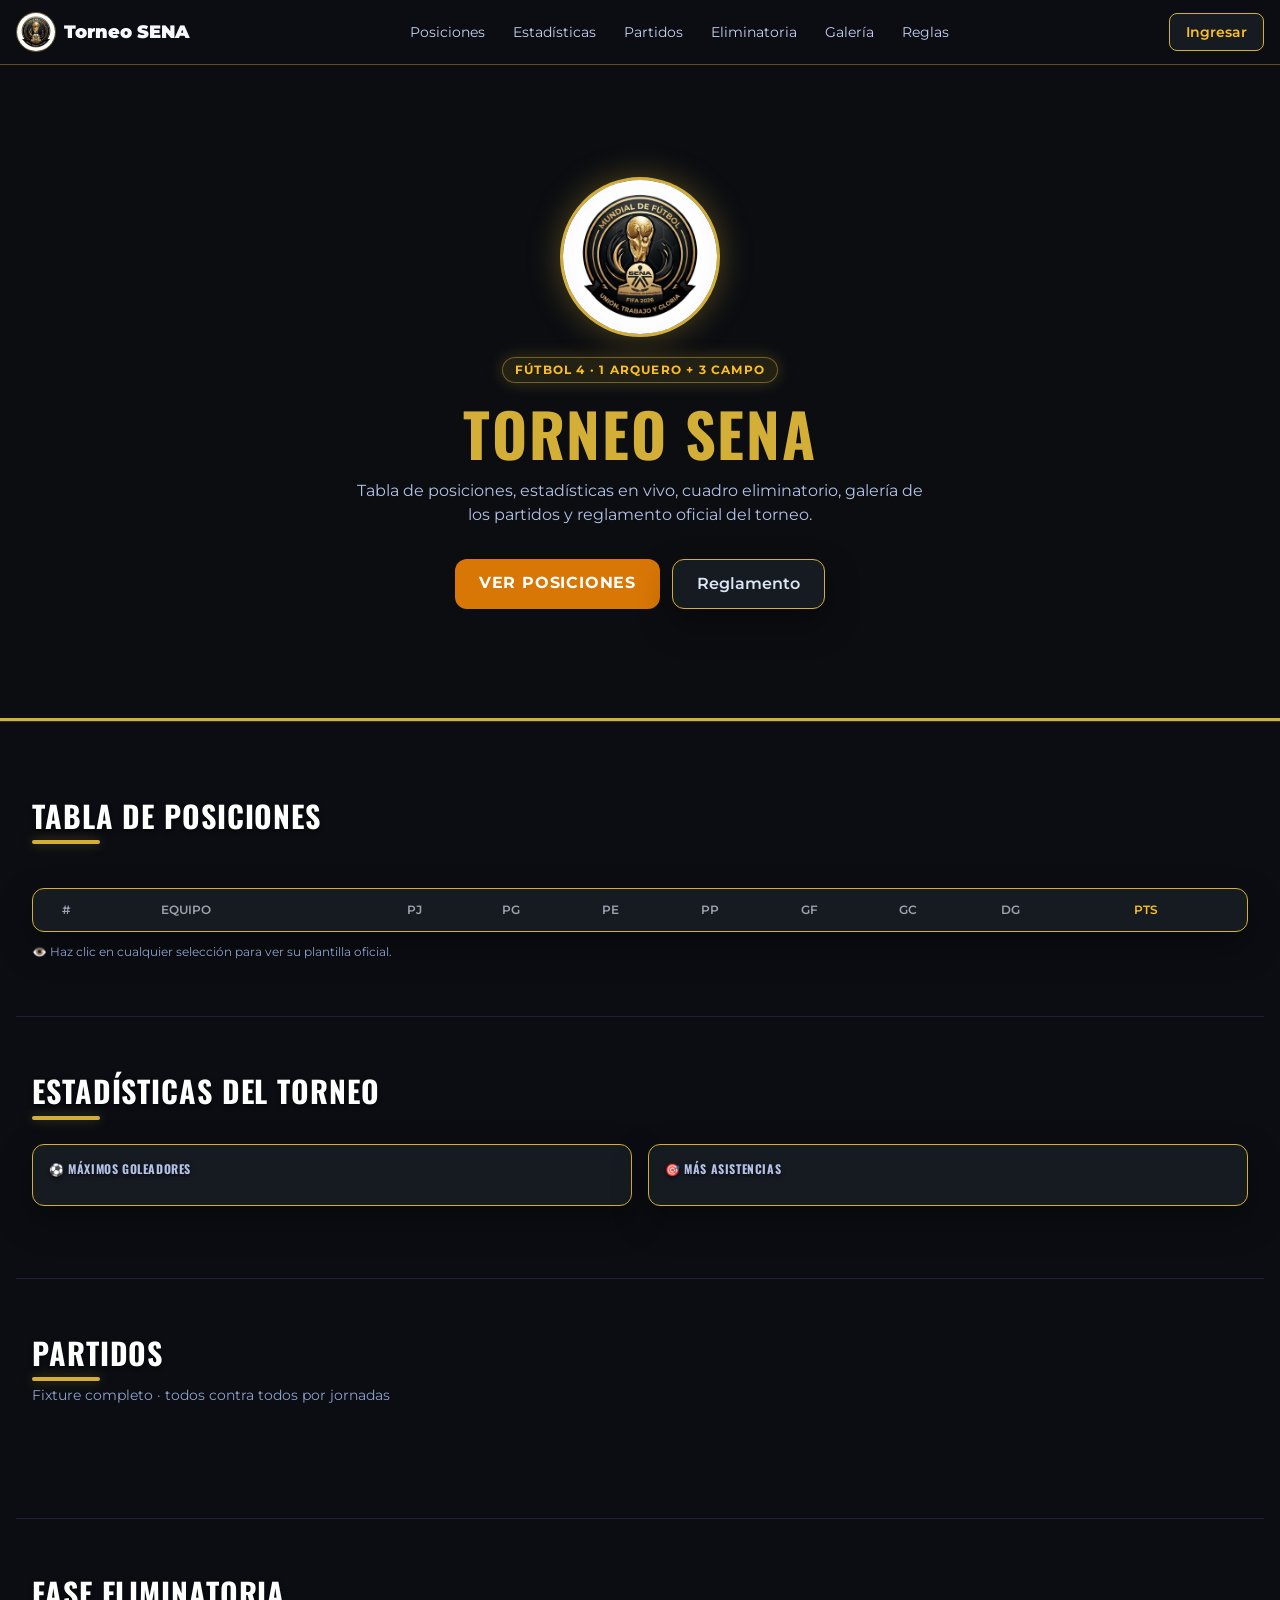
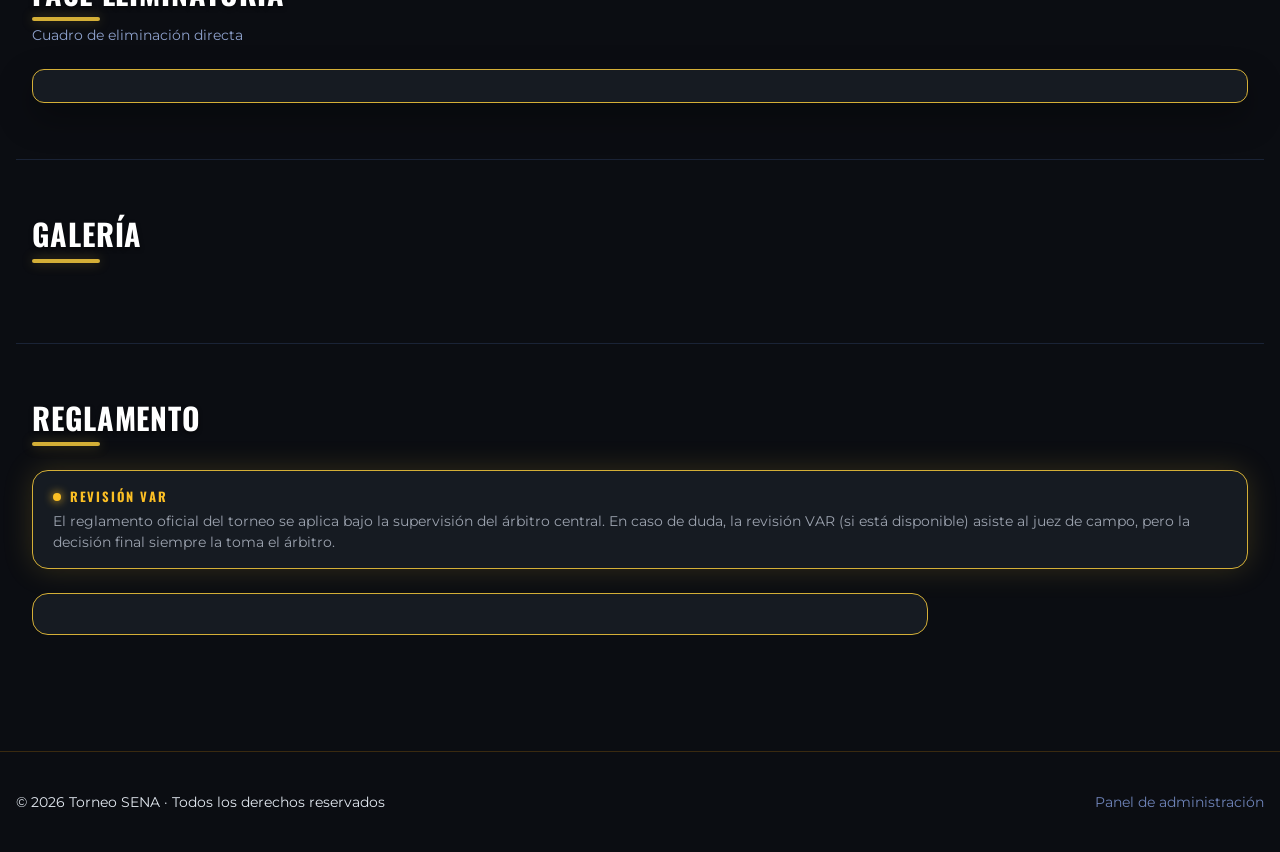
==== commit e27b7c97: "Se cuadro la vision de fechas" ====
--- a/index.html
+++ b/index.html
@@ -6,7 +6,7 @@
   <title>Torneo SENA</title>
   <link rel="preconnect" href="https://fonts.googleapis.com">
   <link rel="preconnect" href="https://fonts.gstatic.com" crossorigin>
-  <link rel="stylesheet" href="styles.css?v=1.0.6">
+  <link rel="stylesheet" href="styles.css?v=1.0.7">
   <link rel="stylesheet" href="tailwind.css?v=1.0.5">
   <link href="https://fonts.googleapis.com/css2?family=Montserrat:wght@400;500;600;700;800;900&family=Oswald:wght@500;600;700&display=swap" rel="stylesheet">
 </head>
@@ -119,19 +119,16 @@
       <div id="totales-torneo" class="grid grid-cols-1 sm:grid-cols-2 gap-4 mt-4"></div>
     </section>
 
-    <!-- ============ PARTIDOS ============ -->
+    <!-- ============ PARTIDOS / FIXTURE ============ -->
     <section id="partidos" class="py-14 border-t border-slate-800/60 scroll-mt-20">
-      <h2 class="text-2xl md:text-3xl font-black mb-6">Partidos</h2>
-      <div class="grid lg:grid-cols-2 gap-6">
+      <div class="flex items-end justify-between flex-wrap gap-3 mb-6">
         <div>
-          <h3 class="text-slate-400 text-xs uppercase font-bold tracking-wider mb-3">🏁 Resultados</h3>
-          <div id="lista-resultados" class="space-y-3"></div>
-        </div>
-        <div>
-          <h3 class="text-slate-400 text-xs uppercase font-bold tracking-wider mb-3">📅 Próximos Partidos</h3>
-          <div id="lista-proximos" class="space-y-3"></div>
-        </div>
-      </div>
+          <h2 class="text-2xl md:text-3xl font-black">Partidos</h2>
+          <p class="text-slate-500 text-sm mt-1">Fixture completo · todos contra todos por jornadas</p>
+        </div>
+      </div>
+      <div id="tabs-fechas" class="fixture-tabs"></div>
+      <div id="grid-fechas"></div>
     </section>
 
     <!-- ============ ELIMINATORIA ============ -->
@@ -206,6 +203,6 @@
   </script>
 
   <script src="js/marked.min.js?v=1.0.1" defer></script>
-  <script type="module" src="js/public.js?v=1.0.4"></script>
+  <script type="module" src="js/public.js?v=1.0.6"></script>
 </body>
 </html>
--- a/styles.css
+++ b/styles.css
@@ -965,3 +965,447 @@
   overflow-x: auto;
   -webkit-overflow-scrolling: touch;
 }
+
+/* ============================================================
+   ADMIN: HEADER Y PESTAÑAS RESPONSIVE (móvil iOS/Android)
+   Respaldo de utilidades usadas en admin.html que no están
+   compiladas en tailwind.css (mismo patrón que .table-responsive).
+   ============================================================ */
+
+/* Pestañas deslizables: oculta la barra de scroll nativa */
+.no-scrollbar {
+  -ms-overflow-style: none;
+  scrollbar-width: none;
+}
+.no-scrollbar::-webkit-scrollbar {
+  display: none;
+}
+
+/* Separación horizontal entre pestañas (space-x-2) */
+.space-x-2 > :not([hidden]) ~ :not([hidden]) {
+  margin-left: .5rem;
+}
+
+/* Sangrado de pestañas: el scroll llega al borde de la pantalla
+   en móvil y vuelve a la cuadrícula normal en ≥640px */
+.-mx-4 {
+  margin-left: -1rem;
+  margin-right: -1rem;
+}
+
+/* Borde dorado sutil bajo las pestañas (border-yellow-500/30) */
+.border-yellow-500\/30 {
+  border-color: rgba(234, 179, 8, .3);
+}
+
+/* Utilidades sm: que faltan en el build de Tailwind */
+@media (min-width: 640px) {
+  .sm\:flex-row { flex-direction: row; }
+  .sm\:flex-none { flex: none; }
+  .sm\:items-center { align-items: center; }
+  .sm\:justify-between { justify-content: space-between; }
+  .sm\:mx-0 { margin-left: 0; margin-right: 0; }
+}
+
+/* En ≥1024px el menú vuelve a columna lateral (igual que antes) */
+@media (min-width: 1024px) {
+  .lg\:mx-0 { margin-left: 0; margin-right: 0; }
+  .lg\:px-0 { padding-left: 0; padding-right: 0; }
+  .lg\:border-b-0 { border-bottom-width: 0; }
+  .lg\:space-x-0 > :not([hidden]) ~ :not([hidden]) { margin-left: 0; }
+  .lg\:space-y-1 > :not([hidden]) ~ :not([hidden]) { margin-top: .25rem; }
+}
+
+/* Tabla de jugadores del admin: nunca se comprime; los botones
+   Editar/Eliminar se alcanzan deslizando en pantallas estrechas */
+.tabla-admin {
+  min-width: 560px;
+}
+
+/* ============================================================
+   MÓDULO FIXTURE "TODOS CONTRA TODOS" (panel admin)
+   Tarjetas doradas por jornada + chip de descanso
+   ============================================================ */
+
+/* Texto dorado trofeo (títulos y acentos del módulo) */
+.text-gold {
+  color: #fbbf24;
+}
+
+/* Nota pequeña a 11px (respaldo de text-[11px]) */
+.text-11 {
+  font-size: 11px;
+}
+
+/* Chip "Descansa": equipo sin rival en la jornada */
+.descansa-chip {
+  display: inline-flex;
+  align-items: center;
+  font-size: 10px;
+  font-weight: 800;
+  text-transform: uppercase;
+  letter-spacing: .08em;
+  color: #fbbf24;
+  background: rgba(245, 158, 11, .10);
+  border: 1px solid rgba(245, 158, 11, .45);
+  border-radius: 9999px;
+  padding: .15rem .6rem;
+  white-space: nowrap;
+  flex-shrink: 0;
+}
+
+/* Botón deshabilitado del fixture (respaldo de opacity-50/pointer-events) */
+.btn-desactivado {
+  opacity: .4;
+  pointer-events: none;
+  cursor: not-allowed;
+}
+
+/* Chip de posición en tabla (1º, 2º, 3º...) de la fase eliminatoria */
+.pos-chip {
+  display: inline-flex;
+  align-items: center;
+  justify-content: center;
+  min-width: 1.9rem;
+  height: 1.9rem;
+  padding: 0 .45rem;
+  border-radius: .45rem;
+  font-family: 'Oswald', 'Montserrat', sans-serif;
+  font-weight: 800;
+  font-size: .75rem;
+  line-height: 1;
+  color: #fbbf24;
+  background: rgba(245, 158, 11, .10);
+  border: 1px solid rgba(245, 158, 11, .45);
+  box-shadow: 0 0 10px rgba(212, 175, 55, .15);
+  -webkit-box-shadow: 0 0 10px rgba(212, 175, 55, .15);
+}
+
+/* ============================================================
+   ETIQUETAS DE POSICIÓN EN LA TABLA PÚBLICA (badges)
+   1º-2º Semifinales directas · 3º-6º Cuartos de Final · 7º+ Eliminado
+   El build de tailwind.css no incluye estas utilidades de color:
+   se respaldan aquí (mismo patrón que .border-yellow-500/30).
+   ============================================================ */
+.pos-badge {
+  display: inline-block;
+  border-radius: .3rem;
+  padding: .1rem .45rem;
+  font-size: 10px;
+  font-weight: 800;
+  text-transform: uppercase;
+  letter-spacing: .06em;
+  white-space: nowrap;
+}
+
+/* Verde: clasificados directos a semifinales (1º y 2º) */
+.pos-badge.bg-emerald-500\/20 { background-color: rgba(16, 185, 129, .20); }
+.pos-badge.border-emerald-500\/40 { border-color: rgba(16, 185, 129, .40); }
+
+/* Azul: cuartos de final / repechaje (3º a 6º) */
+.pos-badge.bg-blue-500\/20 { background-color: rgba(59, 130, 246, .20); }
+.pos-badge.text-blue-400 { color: #60a5fa; }
+.pos-badge.border-blue-500\/40 { border-color: rgba(59, 130, 246, .40); }
+
+/* Rojo: eliminado (7º en adelante) */
+.pos-badge.bg-red-500\/20 { background-color: rgba(239, 68, 68, .20); }
+.pos-badge.text-red-400 { color: #f87171; }
+.pos-badge.border-red-500\/40 { border-color: rgba(239, 68, 68, .40); }
+
+/* Más compacto en móviles (igual que .chip-clasificado) */
+@media (max-width: 639px) {
+  .pos-badge {
+    font-size: 9px;
+    padding: .1rem .35rem;
+    letter-spacing: .04em;
+  }
+}
+
+/* ============================================================
+   CORRECCIÓN FORZADA: MENÚ DE NAVEGACIÓN DEL ADMIN EN MÓVILES
+   (final del archivo = máxima prioridad sobre Tailwind y reglas
+   anteriores, incluido el heredado width:100%/grid de botones)
+   ============================================================ */
+.admin-tabs-nav {
+  display: flex !important;
+  flex-direction: row !important;
+  flex-wrap: nowrap !important;
+  overflow-x: auto !important;
+  overflow-y: hidden !important;
+  width: 100% !important;
+  gap: 8px !important;
+  padding: 8px 4px !important;
+  -webkit-overflow-scrolling: touch !important;
+}
+
+/* Fuerza a que CADA botón/pestaña mantenga su tamaño real y no se aplaste */
+.admin-tabs-nav > * {
+  flex: 0 0 auto !important; /* Evita que el flexbox encoja el botón */
+  width: auto !important;
+  min-width: max-content !important; /* El ancho será el del texto e icono */
+  white-space: nowrap !important;
+}
+
+/* En ≥1024px el menú recupera el sidebar vertical (column) sin
+   romper el deslizamiento horizontal de los móviles */
+@media (min-width: 1024px) {
+  .admin-tabs-nav {
+    flex-direction: column !important;
+    align-items: stretch !important;
+    overflow-x: visible !important;
+    overflow-y: visible !important;
+    gap: 4px !important;
+    padding: 0 !important;
+  }
+}
+
+/* ============================================================
+   FIXTURE PÚBLICO "PARTIDOS" (vista espectador)
+   Tarjetas por jornada en grid responsivo + filtro por fecha
+   Paleta: #0b0d12 fondo, #161b22 paneles, dorado #d4af37
+   ============================================================ */
+
+/* --- Barra de filtros por fecha (tabs deslizables) --- */
+.fixture-tabs {
+  display: flex;
+  gap: .5rem;
+  overflow-x: auto;
+  overflow-y: hidden;
+  padding-bottom: .55rem;
+  margin-bottom: 1.5rem;
+  -webkit-overflow-scrolling: touch;
+  scrollbar-width: thin;
+  scrollbar-color: rgba(212, 175, 55, .45) rgba(255, 255, 255, .06);
+}
+.fixture-tabs::-webkit-scrollbar { height: 6px; }
+.fixture-tabs::-webkit-scrollbar-track { background: rgba(255, 255, 255, .05); border-radius: 999px; }
+.fixture-tabs::-webkit-scrollbar-thumb { background: rgba(212, 175, 55, .45); border-radius: 999px; }
+
+.fixture-tab {
+  flex-shrink: 0;
+  white-space: nowrap;
+  padding: .5rem .95rem;
+  border-radius: .6rem;
+  font-size: .75rem;
+  font-weight: 700;
+  text-transform: uppercase;
+  letter-spacing: .05em;
+  color: #c3d0ee;
+  background: #131b30;
+  border: 1px solid #25324f;
+  cursor: pointer;
+  transition: background .2s, color .2s, border-color .2s;
+}
+.fixture-tab:hover {
+  background: #1a2236;
+  color: #fff;
+}
+.fixture-tab.activo {
+  background: linear-gradient(135deg, #f59e0b, #d97706);
+  color: #fff;
+  border-color: #f59e0b;
+  box-shadow: 0 4px 14px rgba(217, 119, 6, .35);
+}
+
+/* --- Grid responsivo de fechas: 1 / 2 / 3 columnas --- */
+.fixture-grid {
+  display: grid;
+  grid-template-columns: 1fr;
+  gap: 1.5rem;
+  align-items: start;
+}
+@media (min-width: 768px) {
+  .fixture-grid { grid-template-columns: repeat(2, 1fr); }
+}
+@media (min-width: 1024px) {
+  .fixture-grid { grid-template-columns: repeat(3, 1fr); }
+}
+
+/* --- Tarjeta de fecha --- */
+.fecha-card {
+  display: flex;
+  flex-direction: column;
+  border-radius: .9rem;
+  overflow: hidden;
+  border: 1px solid #25324f;
+  border-top: 2px solid #d4af37;
+  background: #161b22;
+  box-shadow: 0 6px 20px rgba(0, 0, 0, .35);
+}
+
+.fecha-card-header {
+  display: flex;
+  align-items: center;
+  justify-content: space-between;
+  gap: .6rem;
+  flex-wrap: wrap;
+  padding: .8rem 1rem;
+  background: linear-gradient(180deg, #1c222b, #161b22);
+  border-bottom: 1px solid rgba(212, 175, 55, .25);
+}
+
+.fecha-titulo {
+  font-size: .82rem;
+  font-weight: 900;
+  text-transform: uppercase;
+  letter-spacing: .08em;
+  color: #fbbf24;
+  display: inline-flex;
+  align-items: center;
+  gap: .35rem;
+  min-width: 0;
+}
+
+.fecha-badge {
+  font-size: 10px;
+  font-weight: 800;
+  text-transform: uppercase;
+  letter-spacing: .06em;
+  color: #fbbf24;
+  background: rgba(212, 175, 55, .12);
+  border: 1px solid rgba(212, 175, 55, .40);
+  border-radius: 999px;
+  padding: .2rem .65rem;
+  white-space: nowrap;
+}
+
+.fecha-cuerpo {
+  display: flex;
+  flex-direction: column;
+  gap: .6rem;
+  padding: .8rem;
+}
+
+/* --- Fila de partido (local · marcador/VS · visitante) --- */
+.partido-fila {
+  border: 1px solid #25324f;
+  border-radius: .6rem;
+  background: rgba(11, 16, 31, .60);
+  padding: .55rem .7rem;
+  transition: border-color .2s;
+}
+.partido-fila:hover { border-color: rgba(212, 175, 55, .35); }
+
+.partido-linea {
+  display: flex;
+  align-items: center;
+  gap: .5rem;
+}
+
+.partido-equipo {
+  flex: 1;
+  min-width: 0;
+  display: flex;
+  align-items: center;
+  gap: .45rem;
+}
+.partido-local { justify-content: flex-end; }
+.partido-visitante { justify-content: flex-start; }
+
+.partido-nombre {
+  font-size: .78rem;
+  font-weight: 600;
+  color: #c3d0ee;
+  overflow: hidden;
+  text-overflow: ellipsis;
+  white-space: nowrap;
+  min-width: 0;
+}
+.partido-ganador {
+  color: #fbbf24;
+  font-weight: 800;
+}
+.partido-cheque {
+  flex-shrink: 0;
+  color: #f59e0b;
+  font-size: .7rem;
+  font-weight: 900;
+}
+
+/* Badge central: VS (pendiente) */
+.partido-vs {
+  flex-shrink: 0;
+  padding: .25rem .7rem;
+  border-radius: .55rem;
+  font-size: .72rem;
+  font-weight: 900;
+  letter-spacing: .12em;
+  color: #fbbf24;
+  background: rgba(212, 175, 55, .10);
+  border: 1px solid rgba(212, 175, 55, .50);
+  white-space: nowrap;
+}
+
+/* Badge central: marcador (finalizado) */
+.partido-marcador {
+  flex-shrink: 0;
+  padding: .3rem .7rem;
+  border-radius: .55rem;
+  font-size: .9rem;
+  font-weight: 900;
+  font-variant-numeric: tabular-nums;
+  color: #c3d0ee;
+  background: #0b101f;
+  border: 1px solid #25324f;
+  white-space: nowrap;
+}
+.partido-marcador-definido {
+  color: #fbbf24;
+  border-color: rgba(212, 175, 55, .50);
+  background: rgba(212, 175, 55, .08);
+}
+
+/* --- Meta inferior del partido (sede, fecha, en vivo) --- */
+.partido-meta {
+  display: flex;
+  flex-wrap: wrap;
+  align-items: center;
+  gap: .35rem .7rem;
+  margin-top: .45rem;
+  padding-top: .45rem;
+  border-top: 1px dashed rgba(255, 255, 255, .08);
+  font-size: 11px;
+  color: #8ea1cc;
+}
+
+.partido-vivo {
+  display: inline-flex;
+  align-items: center;
+  gap: .3rem;
+  font-size: 10px;
+  font-weight: 800;
+  text-transform: uppercase;
+  letter-spacing: .08em;
+  color: #f87171;
+  animation: pulso-en-vivo 1.4s ease-in-out infinite;
+}
+@keyframes pulso-en-vivo {
+  0%, 100% { opacity: 1; }
+  50% { opacity: .35; }
+}
+
+/* --- Tarjeta especial de equipo que descansa (tono mate) --- */
+.descansa-fila {
+  display: flex;
+  align-items: center;
+  gap: .55rem;
+  padding: .6rem .7rem;
+  border-radius: .6rem;
+  border: 1px dashed rgba(139, 152, 180, .35);
+  background: rgba(37, 50, 79, .28);
+}
+.descansa-nombre {
+  font-size: .78rem;
+  font-weight: 600;
+  font-style: italic;
+  color: #8ea1cc;
+  overflow: hidden;
+  text-overflow: ellipsis;
+  white-space: nowrap;
+  min-width: 0;
+}
+
+/* Tamaño de escudo del fixture público (w-7/h-7 no existen en el
+   tailwind.css compilado; se agregan como respaldo manual) */
+.w-7 { width: 1.75rem; }
+.h-7 { height: 1.75rem; }
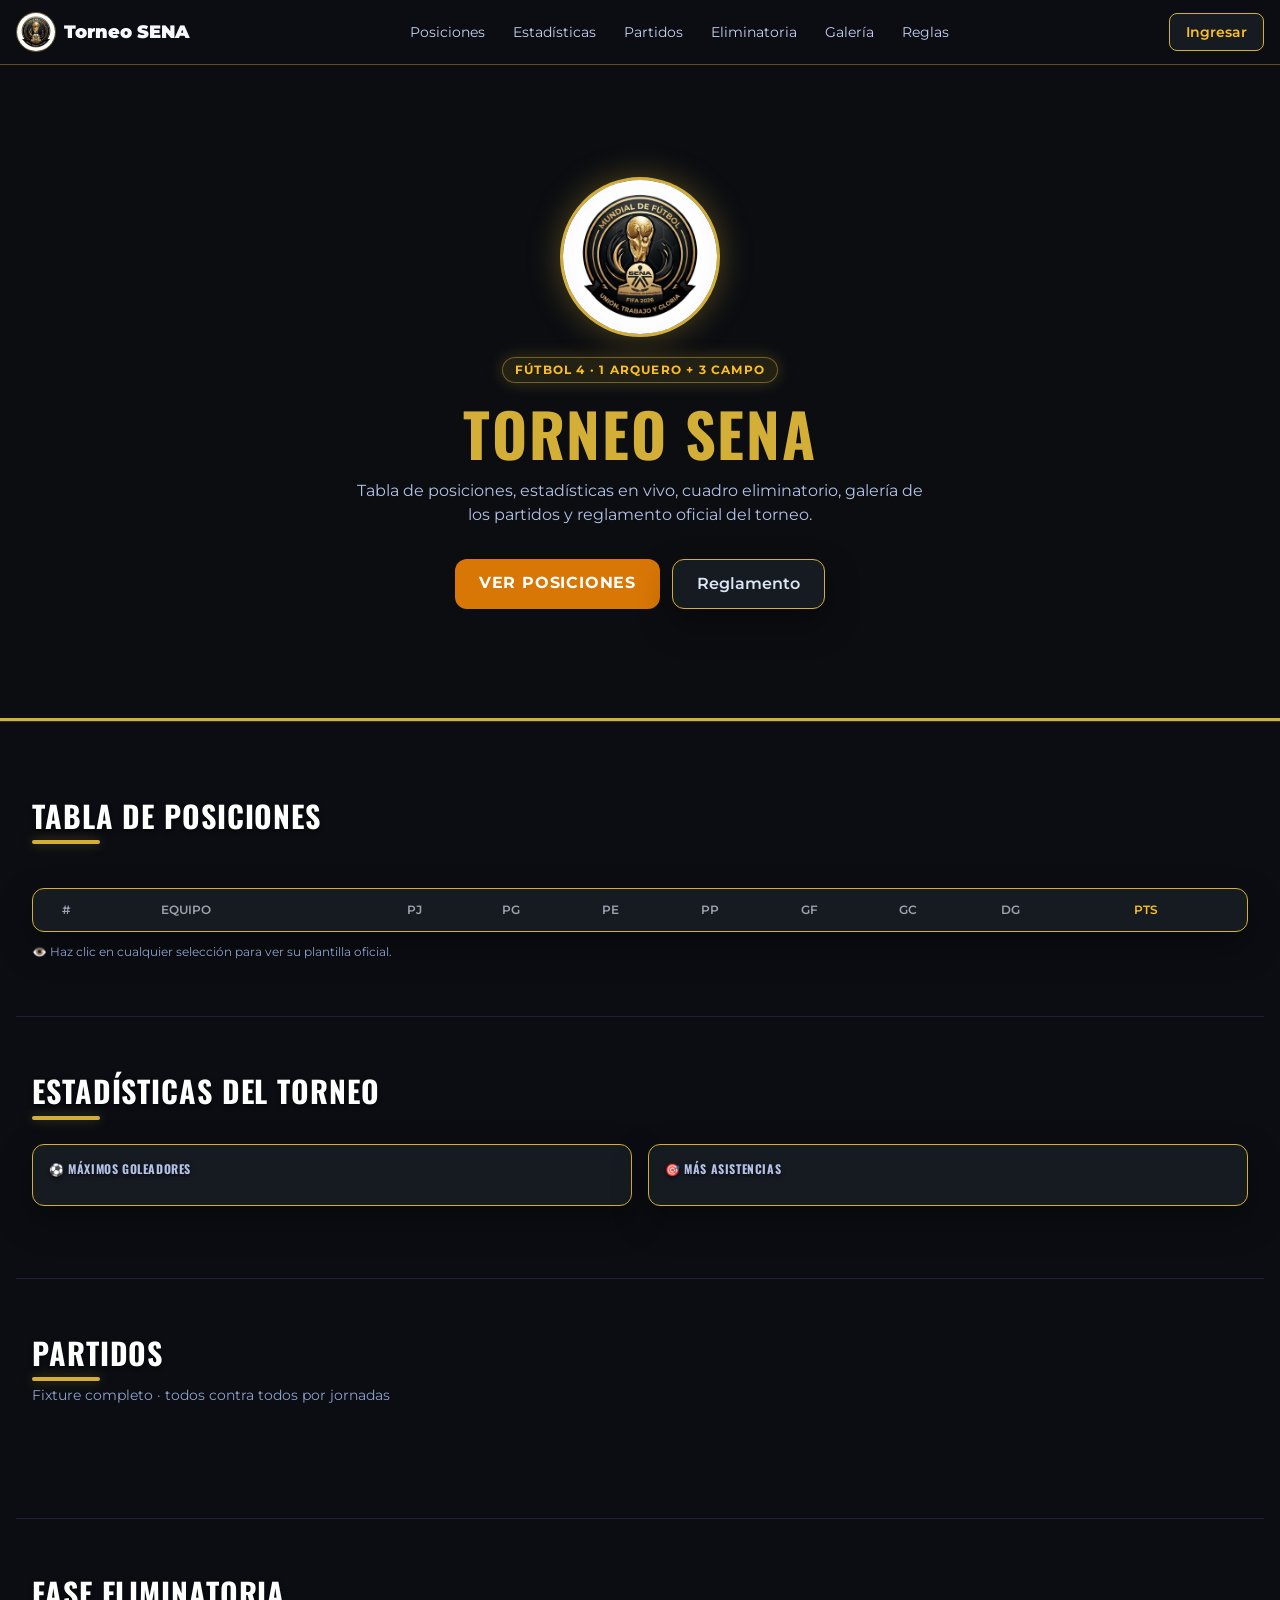
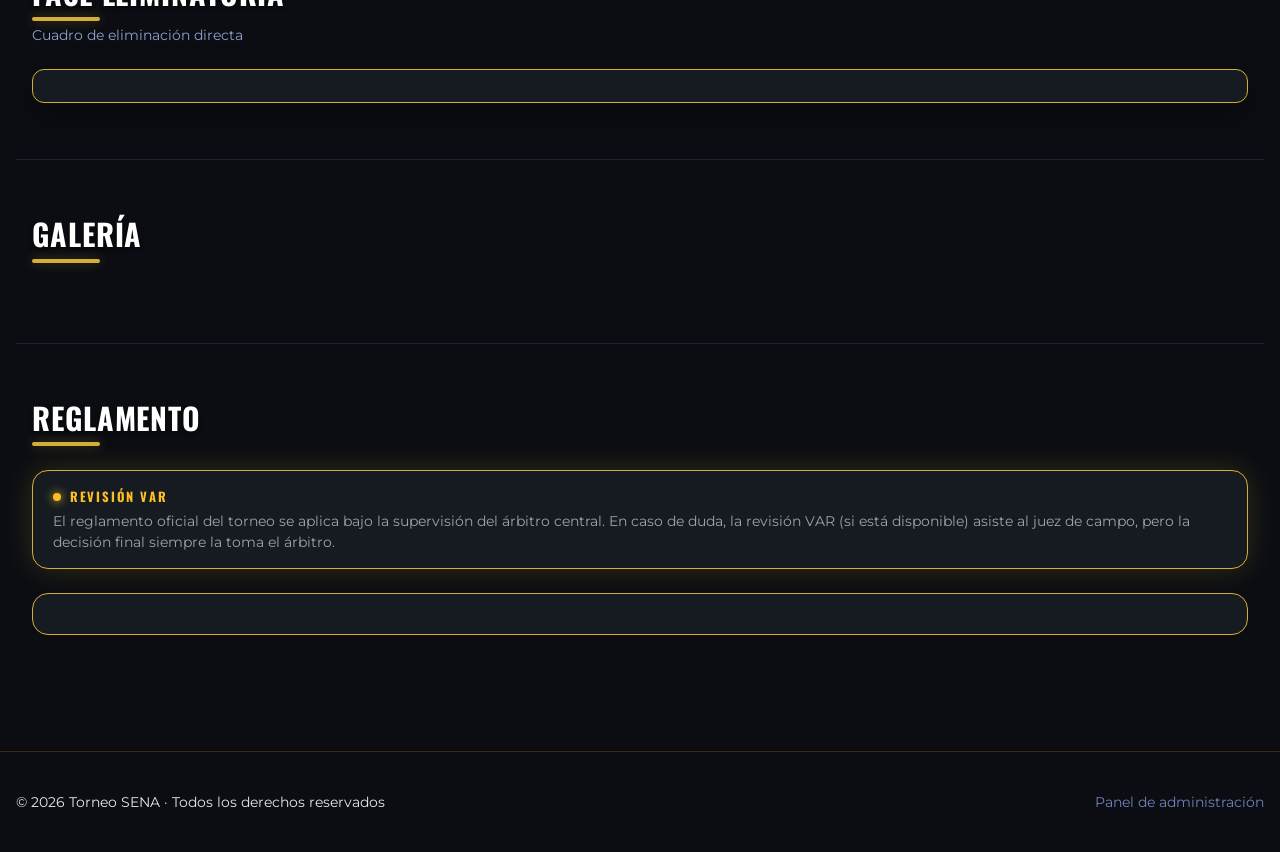
==== commit 2feabd6d: "Arreglo de busgs" ====
--- a/index.html
+++ b/index.html
@@ -6,7 +6,7 @@
   <title>Torneo SENA</title>
   <link rel="preconnect" href="https://fonts.googleapis.com">
   <link rel="preconnect" href="https://fonts.gstatic.com" crossorigin>
-  <link rel="stylesheet" href="styles.css?v=1.0.7">
+  <link rel="stylesheet" href="styles.css?v=1.0.9">
   <link rel="stylesheet" href="tailwind.css?v=1.0.5">
   <link href="https://fonts.googleapis.com/css2?family=Montserrat:wght@400;500;600;700;800;900&family=Oswald:wght@500;600;700&display=swap" rel="stylesheet">
 </head>
@@ -155,7 +155,7 @@
         <p class="var-titulo">Revisión VAR</p>
         <p class="var-texto">El reglamento oficial del torneo se aplica bajo la supervisión del árbitro central. En caso de duda, la revisión VAR (si está disponible) asiste al juez de campo, pero la decisión final siempre la toma el árbitro.</p>
       </div>
-      <div id="reglas-contenido" class="reglas-md max-w-4xl"></div>
+      <div id="reglas-contenido" class="reglas-md reglas-panel w-full"></div>
     </section>
 
   </main>
@@ -203,6 +203,6 @@
   </script>
 
   <script src="js/marked.min.js?v=1.0.1" defer></script>
-  <script type="module" src="js/public.js?v=1.0.6"></script>
+  <script type="module" src="js/public.js?v=1.0.8"></script>
 </body>
 </html>
--- a/styles.css
+++ b/styles.css
@@ -236,8 +236,9 @@
   word-wrap: break-word;
 }
 
-/* El reglamento público vive sobre un panel sólido */
-.reglas-md.max-w-4xl {
+/* El reglamento público vive sobre un panel sólido a todo el ancho
+   de la sección (misma medida que .var-banner y los encabezados) */
+.reglas-panel {
   background: #161b22;
   border: 1px solid #d4af37;
   border-radius: 1rem;
@@ -1409,3 +1410,91 @@
    tailwind.css compilado; se agregan como respaldo manual) */
 .w-7 { width: 1.75rem; }
 .h-7 { height: 1.75rem; }
+
+/* ============================================================
+   RESPALDOS MANUALES DEL PANEL FINANCIERO (admin)
+   Utilidades usadas por el módulo Recaudo que no están en el
+   tailwind.css compilado.
+   ============================================================ */
+.bg-rose-500\/15 { background-color: rgba(244, 63, 94, .15); }
+.border-rose-500\/40 { border-color: rgba(244, 63, 94, .40); }
+.accent-rose-500 { accent-color: #f43f5e; }
+.hover\:bg-slate-800:hover { background-color: #1a2236; }
+.min-w-\[720px\] { min-width: 720px; }
+.gap-y-2 { row-gap: .5rem; }
+.gap-2\.5 { gap: .625rem; }
+.px-2\.5 { padding-left: .625rem; padding-right: .625rem; }
+.py-1\.5 { padding-top: .375rem; padding-bottom: .375rem; }
+.py-0\.5 { padding-top: .125rem; padding-bottom: .125rem; }
+.py-2\.5 { padding-top: .625rem; padding-bottom: .625rem; }
+.pb-2\.5 { padding-bottom: .625rem; }
+.space-y-1\.5 > * + * { margin-top: .375rem; }
+.text-\[9px\] { font-size: 9px; }
+@media (min-width: 640px) {
+  .sm\:grid-cols-3 { grid-template-columns: repeat(3, 1fr); }
+}
+
+/* ============================================================
+   ESTADOS VACÍOS (placeholders con iconografía)
+   ============================================================ */
+.empty-estado {
+  display: flex;
+  flex-direction: column;
+  align-items: center;
+  gap: .3rem;
+  padding: 1.75rem 1rem;
+  text-align: center;
+}
+.empty-estado .empty-icono {
+  font-size: 1.7rem;
+  line-height: 1;
+}
+.empty-estado .empty-titulo {
+  font-size: .85rem;
+  font-weight: 700;
+  color: #94a3b8;
+}
+.empty-estado .empty-sub {
+  font-size: .72rem;
+  color: #64748b;
+  max-width: 21rem;
+}
+
+/* ============================================================
+   TOP 5 + "VER LISTA COMPLETA" (estadísticas públicas)
+   ============================================================ */
+.btn-ver-todos {
+  display: block;
+  width: 100%;
+  margin-top: .8rem;
+  padding: .5rem .75rem;
+  border: 1px dashed rgba(212, 175, 55, .45);
+  border-radius: .6rem;
+  color: #fbbf24;
+  background: transparent;
+  font-size: .7rem;
+  font-weight: 800;
+  text-transform: uppercase;
+  letter-spacing: .08em;
+  cursor: pointer;
+  transition: background-color .15s ease, color .15s ease, border-color .15s ease;
+}
+.btn-ver-todos:hover {
+  background: rgba(212, 175, 55, .12);
+  color: #f59e0b;
+  border-color: rgba(245, 158, 11, .7);
+}
+
+/* Expansión suave (grid-rows 0fr -> 1fr) de la lista completa */
+.top-expandible {
+  display: grid;
+  grid-template-rows: 0fr;
+  transition: grid-template-rows .35s ease;
+}
+.top-expandible.abierta {
+  grid-template-rows: 1fr;
+}
+.top-expandible .top-expandible-inner {
+  overflow: hidden;
+  min-height: 0;
+}
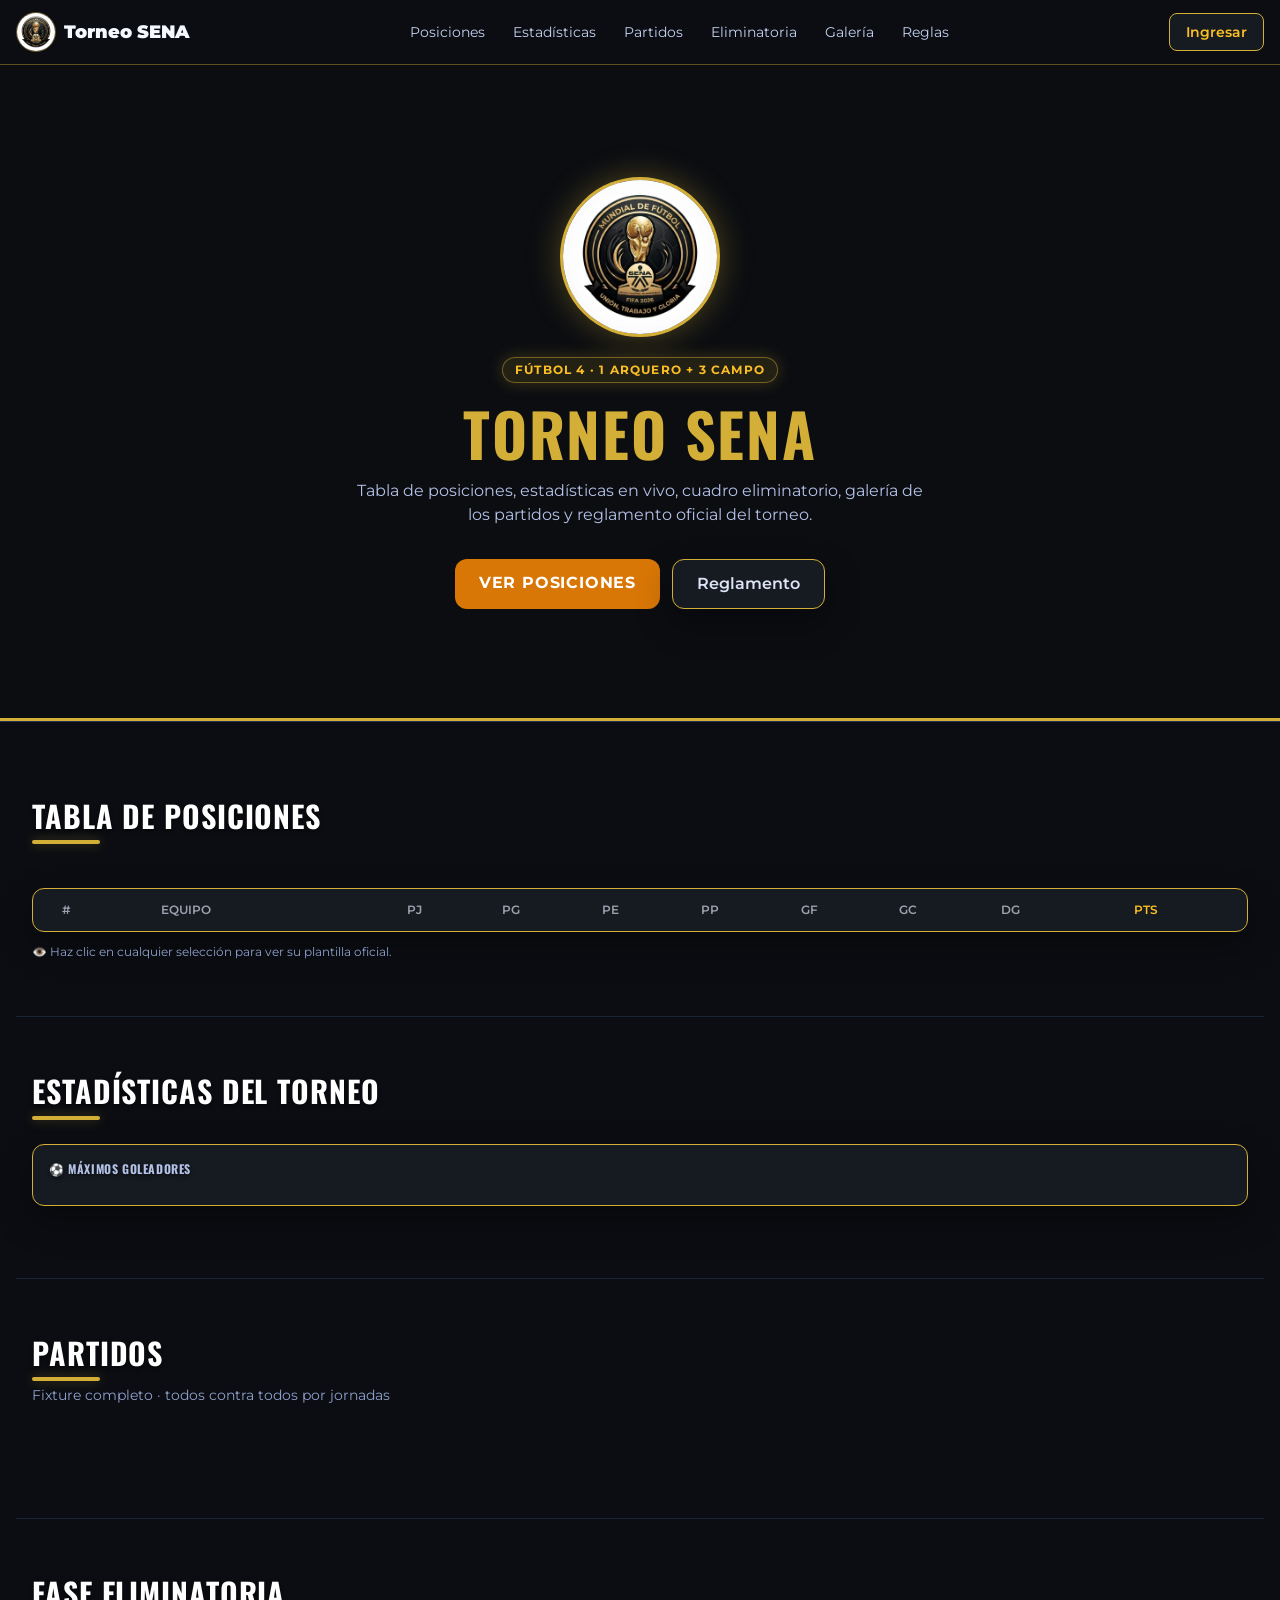
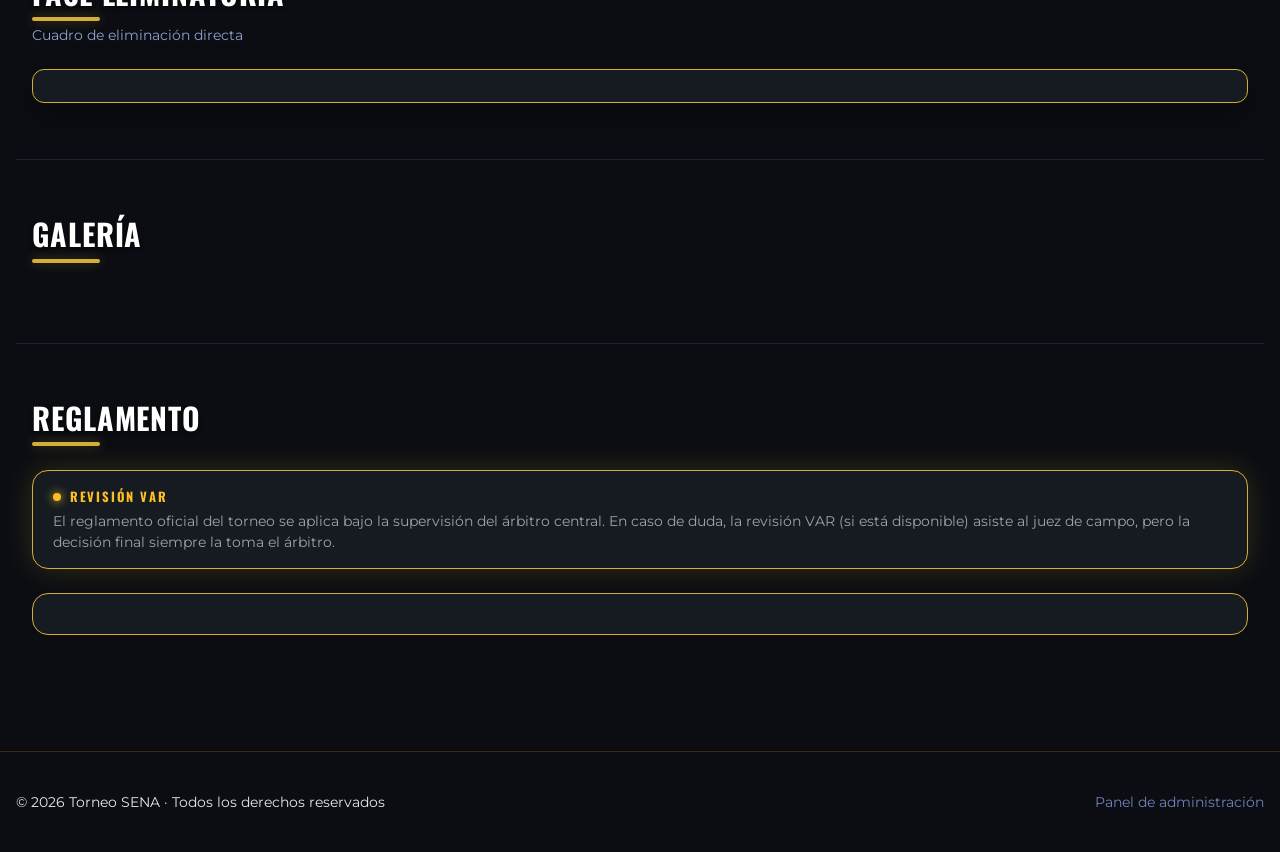
==== commit 8e3a90f6: "Se arregla el error que no permite visualizar los resultados" ====
--- a/index.html
+++ b/index.html
@@ -106,17 +106,11 @@
     <!-- ============ ESTADISTICAS ============ -->
     <section id="estadisticas" class="py-14 border-t border-slate-800/60 scroll-mt-20">
       <h2 class="text-2xl md:text-3xl font-black mb-6">Estadísticas del Torneo</h2>
-      <div class="grid md:grid-cols-2 gap-4">
-        <div class="rounded-xl border border-slate-800 bg-slate-900/60 p-4">
-          <h3 class="text-slate-400 text-xs uppercase font-bold tracking-wider mb-3">⚽ Máximos Goleadores</h3>
-          <ol id="top-goleadores" class="space-y-2 text-sm"></ol>
-        </div>
-        <div class="rounded-xl border border-slate-800 bg-slate-900/60 p-4">
-          <h3 class="text-slate-400 text-xs uppercase font-bold tracking-wider mb-3">🎯 Más Asistencias</h3>
-          <ol id="top-asistencias" class="space-y-2 text-sm"></ol>
-        </div>
-      </div>
-      <div id="totales-torneo" class="grid grid-cols-1 sm:grid-cols-2 gap-4 mt-4"></div>
+      <div class="rounded-xl border border-slate-800 bg-slate-900/60 p-4">
+        <h3 class="text-slate-400 text-xs uppercase font-bold tracking-wider mb-3">⚽ Máximos Goleadores</h3>
+        <ol id="top-goleadores" class="space-y-2 text-sm"></ol>
+      </div>
+      <div id="totales-torneo" class="grid grid-cols-1 gap-4 mt-4"></div>
     </section>
 
     <!-- ============ PARTIDOS / FIXTURE ============ -->
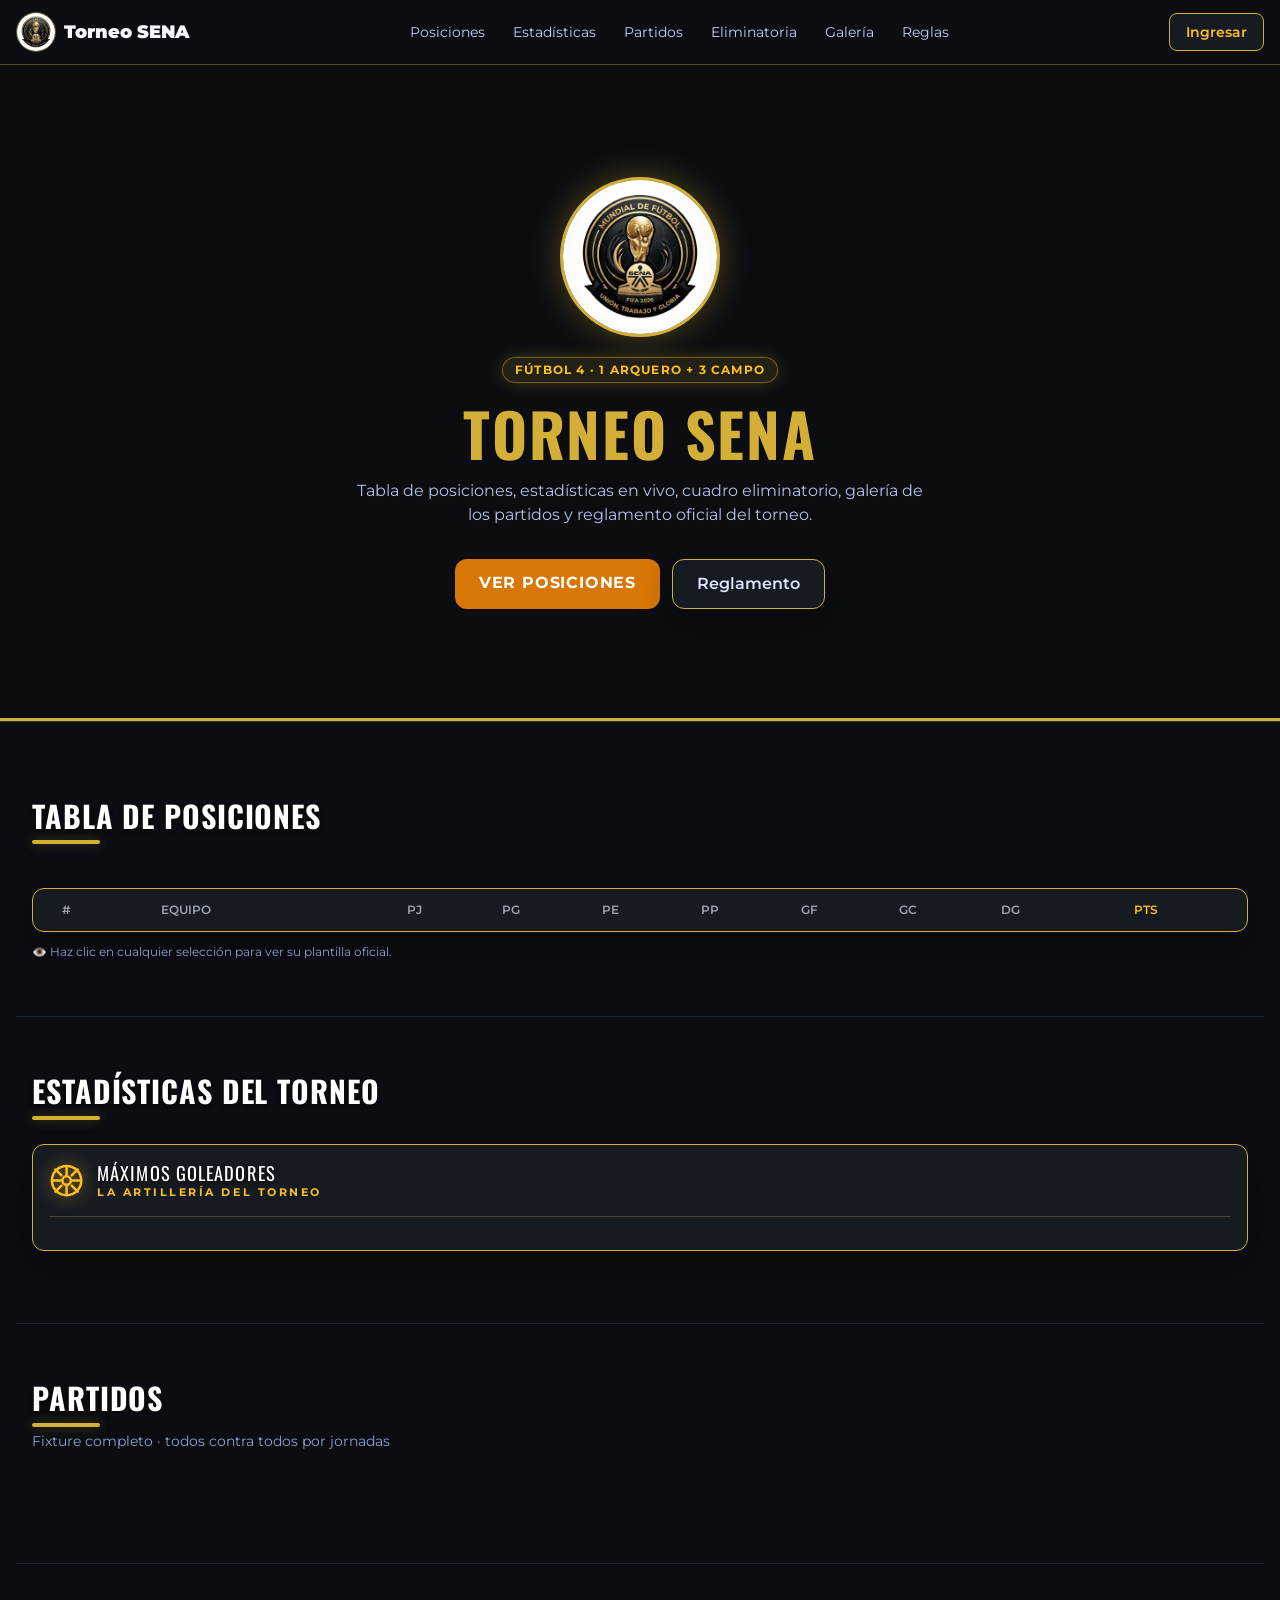
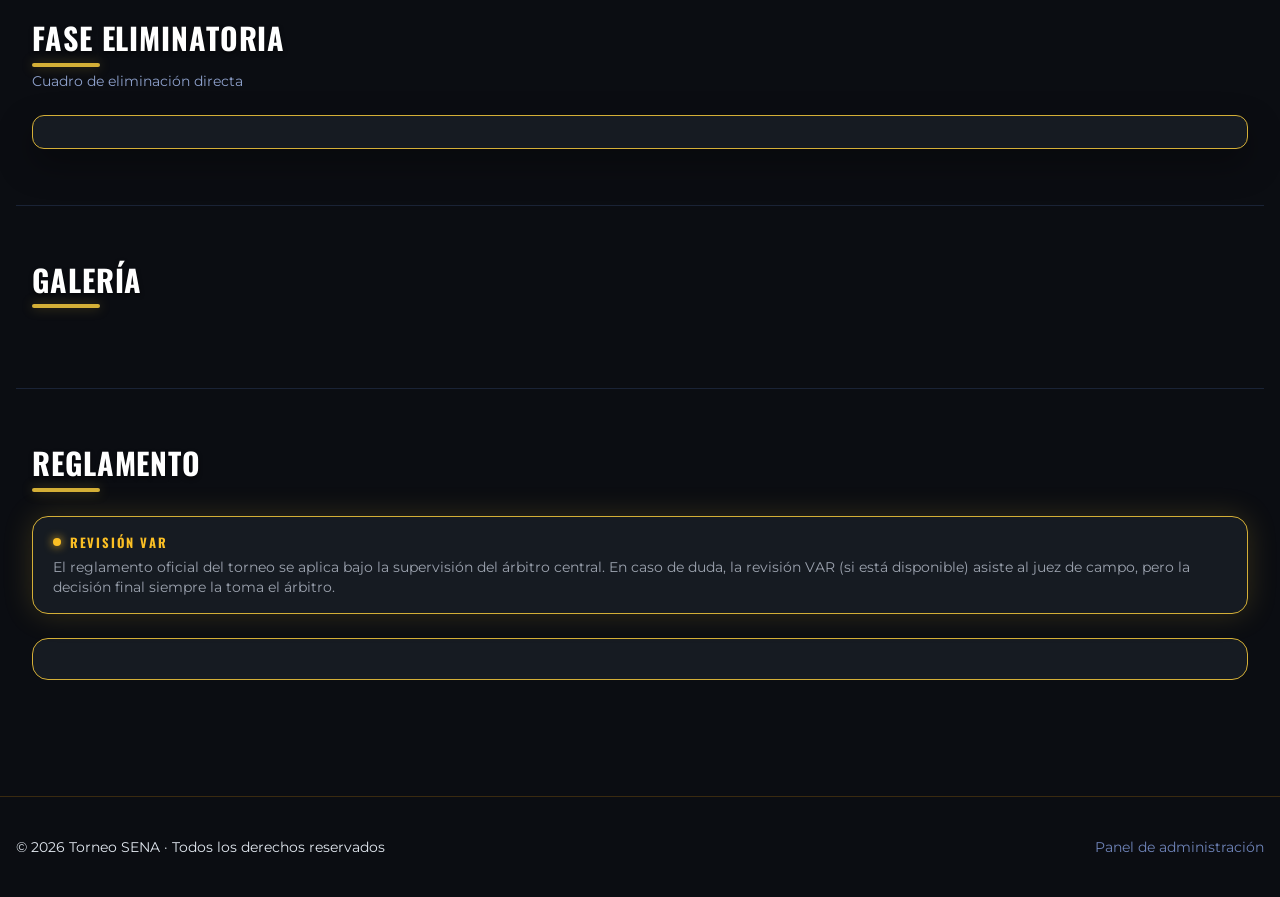
==== commit d4850d47: "Se arregla visualmente la parte de los goleadores" ====
--- a/index.html
+++ b/index.html
@@ -106,9 +106,19 @@
     <!-- ============ ESTADISTICAS ============ -->
     <section id="estadisticas" class="py-14 border-t border-slate-800/60 scroll-mt-20">
       <h2 class="text-2xl md:text-3xl font-black mb-6">Estadísticas del Torneo</h2>
-      <div class="rounded-xl border border-slate-800 bg-slate-900/60 p-4">
-        <h3 class="text-slate-400 text-xs uppercase font-bold tracking-wider mb-3">⚽ Máximos Goleadores</h3>
-        <ol id="top-goleadores" class="space-y-2 text-sm"></ol>
+      <div class="rounded-xl border border-slate-800 bg-slate-900/60 p-4 md:p-5">
+        <div class="goleadores-head">
+          <svg class="goleadores-icono" viewBox="0 0 24 24" fill="none" stroke="currentColor" stroke-width="1.7" stroke-linecap="round" stroke-linejoin="round" aria-hidden="true">
+            <circle cx="12" cy="12" r="10"></circle>
+            <path d="M12 2.2v5.8M12 16v5.8M2.2 12H8M16 12h5.8M4.4 4.4l4.1 4.1M15.5 15.5l4.1 4.1M19.6 4.4l-4.1 4.1M8.5 15.5l-4.1 4.1"></path>
+            <circle cx="12" cy="12" r="2.9"></circle>
+          </svg>
+          <div>
+            <h3 class="goleadores-titulo">Máximos Goleadores</h3>
+            <p class="goleadores-sub">La artillería del torneo</p>
+          </div>
+        </div>
+        <div id="top-goleadores"></div>
       </div>
       <div id="totales-torneo" class="grid grid-cols-1 gap-4 mt-4"></div>
     </section>
--- a/styles.css
+++ b/styles.css
@@ -1498,3 +1498,306 @@
   overflow: hidden;
   min-height: 0;
 }
+
+/* ============================================================
+   MÁXIMOS GOLEADORES · TARJETAS ESTILO EA SPORTS FC
+   Grid de tarjetas, líder destacado, fotos con anillo dorado y
+   escudos de equipo (vista pública index.html).
+   ============================================================ */
+
+/* Cabecera de la sección: balón SVG + título deportivo dorado */
+.goleadores-head {
+  display: flex;
+  align-items: center;
+  gap: .8rem;
+  margin-bottom: 1.1rem;
+  padding-bottom: .9rem;
+  border-bottom: 1px solid rgba(212, 175, 55, .28);
+}
+.goleadores-icono {
+  width: 2.2rem;
+  height: 2.2rem;
+  color: #fbbf24;
+  filter: drop-shadow(0 0 9px rgba(251, 191, 36, .55));
+  -webkit-filter: drop-shadow(0 0 9px rgba(251, 191, 36, .55));
+  flex-shrink: 0;
+}
+.goleadores-titulo {
+  margin: 0;
+  font-size: 1.15rem;
+  letter-spacing: .06em;
+}
+.goleadores-sub {
+  margin: .1rem 0 0;
+  font-size: .66rem;
+  font-weight: 700;
+  text-transform: uppercase;
+  letter-spacing: .24em;
+  color: #fbbf24;
+}
+
+/* Contenedor de tarjetas: se apila en 1 columna en móviles
+   y crece a varias columnas según el ancho disponible */
+.goleadores-grid {
+  display: grid;
+  grid-template-columns: repeat(auto-fill, minmax(175px, 1fr));
+  gap: .9rem;
+}
+.goleadores-grid-extra {
+  margin-top: .9rem;
+}
+@media (max-width: 479px) {
+  .goleadores-grid {
+    grid-template-columns: 1fr;
+  }
+}
+
+/* Tarjeta individual de goleador */
+.goleador-card {
+  position: relative;
+  overflow: hidden;
+  display: flex;
+  flex-direction: column;
+  align-items: center;
+  border-radius: 1rem;
+  padding: 1.15rem .9rem 1rem;
+  text-align: center;
+  background: linear-gradient(180deg, #1a2029 0%, #10131a 100%);
+  border: 1px solid rgba(212, 175, 55, .3);
+  transition: transform .18s ease, border-color .18s ease, box-shadow .18s ease;
+}
+.goleador-card:hover {
+  transform: translateY(-4px);
+  border-color: rgba(212, 175, 55, .75);
+  box-shadow: 0 12px 26px rgba(0, 0, 0, .5), 0 0 18px rgba(212, 175, 55, .2);
+  -webkit-box-shadow: 0 12px 26px rgba(0, 0, 0, .5), 0 0 18px rgba(212, 175, 55, .2);
+}
+
+/* Posición (1º, 2º, 3º…) en la esquina superior izquierda */
+.goleador-pos {
+  position: absolute;
+  top: .6rem;
+  left: .65rem;
+  z-index: 2;
+  display: inline-flex;
+  align-items: center;
+  justify-content: center;
+  min-width: 1.7rem;
+  height: 1.7rem;
+  padding: 0 .35rem;
+  border-radius: .45rem;
+  font-family: 'Oswald', sans-serif;
+  font-weight: 800;
+  font-size: .82rem;
+  line-height: 1;
+  color: #fbbf24;
+  background: rgba(245, 158, 11, .12);
+  border: 1px solid rgba(245, 158, 11, .45);
+}
+
+/* Chip dorado "Líder" solo en la tarjeta del #1 */
+.goleador-lider-chip {
+  position: absolute;
+  top: .6rem;
+  right: .65rem;
+  z-index: 2;
+  display: inline-flex;
+  align-items: center;
+  gap: .3rem;
+  padding: .22rem .55rem;
+  border-radius: 9999px;
+  font-size: .58rem;
+  font-weight: 800;
+  text-transform: uppercase;
+  letter-spacing: .14em;
+  color: #fbbf24;
+  background: rgba(245, 158, 11, .14);
+  border: 1px solid rgba(245, 158, 11, .55);
+  box-shadow: 0 0 12px rgba(245, 158, 11, .3);
+  -webkit-box-shadow: 0 0 12px rgba(245, 158, 11, .3);
+}
+
+/* Foto del jugador: círculo con anillo dorado degradado.
+   Si no hay foto, se muestran las iniciales sobre radial oscuro. */
+.goleador-foto-wrap {
+  width: 84px;
+  height: 84px;
+  margin: 0 auto .75rem;
+  padding: 3px;
+  border-radius: 9999px;
+  background: linear-gradient(135deg, #fde68a 0%, #fbbf24 35%, #b45309 70%, #fde68a 100%);
+  box-shadow: 0 0 16px rgba(212, 175, 55, .35);
+  -webkit-box-shadow: 0 0 16px rgba(212, 175, 55, .35);
+  flex-shrink: 0;
+}
+.goleador-foto {
+  display: block;
+  width: 100%;
+  height: 100%;
+  border-radius: 9999px;
+  object-fit: cover;
+  background: #0b0d12;
+}
+.goleador-foto-iniciales {
+  display: grid;
+  place-items: center;
+  font-family: 'Oswald', sans-serif;
+  font-weight: 800;
+  font-size: 1.5rem;
+  color: #fbbf24;
+  background: radial-gradient(90% 90% at 50% 15%, #212837 0%, #0b0d12 100%);
+}
+
+/* Nombre y equipo */
+.goleador-info {
+  min-width: 0;
+  max-width: 100%;
+}
+.goleador-nombre {
+  margin: 0;
+  font-family: 'Oswald', 'Montserrat', sans-serif;
+  font-weight: 800;
+  font-size: 1.02rem;
+  line-height: 1.15;
+  letter-spacing: .02em;
+  color: #fff;
+  text-transform: uppercase;
+  white-space: nowrap;
+  overflow: hidden;
+  text-overflow: ellipsis;
+}
+.goleador-camiseta {
+  font-size: .68rem;
+  font-weight: 600;
+  letter-spacing: .08em;
+  color: #94a3b8;
+  white-space: nowrap;
+}
+.goleador-equipo {
+  display: flex;
+  align-items: center;
+  justify-content: center;
+  gap: .45rem;
+  margin-top: .4rem;
+  min-width: 0;
+  max-width: 100%;
+}
+.goleador-escudo {
+  width: 22px;
+  height: 22px;
+  border-radius: 9999px;
+  object-fit: cover;
+  border: 1px solid rgba(212, 175, 55, .55);
+  background: #0b0d12;
+  flex-shrink: 0;
+}
+.goleador-escudo-iniciales {
+  display: grid;
+  place-items: center;
+  font-family: 'Oswald', sans-serif;
+  font-weight: 800;
+  font-size: .55rem;
+  color: #fbbf24;
+  background: rgba(245, 158, 11, .12);
+}
+.goleador-equipo-nombre {
+  font-size: .8rem;
+  font-weight: 600;
+  color: #d7deea;
+  white-space: nowrap;
+  overflow: hidden;
+  text-overflow: ellipsis;
+}
+
+/* Contador de goles: cifra grande dorada estilo marcador */
+.goleador-goles {
+  display: flex;
+  flex-direction: column;
+  align-items: center;
+  width: 100%;
+  margin-top: .8rem;
+  padding-top: .65rem;
+  border-top: 1px solid rgba(212, 175, 55, .25);
+  line-height: 1;
+}
+.goleador-goles-num {
+  font-family: 'Oswald', sans-serif;
+  font-weight: 800;
+  font-size: 2.2rem;
+  letter-spacing: .02em;
+  color: #fbbf24;
+  text-shadow: 0 0 22px rgba(251, 191, 36, .55);
+  -webkit-text-shadow: 0 0 22px rgba(251, 191, 36, .55);
+}
+.goleador-goles-label {
+  margin-top: .3rem;
+  font-size: .6rem;
+  font-weight: 800;
+  text-transform: uppercase;
+  letter-spacing: .22em;
+  color: #94a3b8;
+}
+
+/* ---- Líder (#1): tarjeta destacada de ancho completo ----
+   En móviles se apila en columna centrada; en pantallas ≥640px
+   el layout pasa a fila: foto | info | contador */
+.goleador-card.lider {
+  grid-column: 1 / -1;
+  padding: 1.5rem 1.2rem 1.25rem;
+  border-color: rgba(212, 175, 55, .65);
+  background:
+    radial-gradient(130% 100% at 50% -30%, rgba(251, 191, 36, .16) 0%, transparent 55%),
+    linear-gradient(180deg, #1c2230 0%, #11151d 100%);
+  box-shadow: 0 0 30px rgba(212, 175, 55, .22);
+  -webkit-box-shadow: 0 0 30px rgba(212, 175, 55, .22);
+}
+/* Destello dorado que recorre la tarjeta del líder */
+.goleador-card.lider::after {
+  content: '';
+  position: absolute;
+  inset: 0;
+  pointer-events: none;
+  background: linear-gradient(115deg, transparent 30%, rgba(255, 255, 255, .05) 48%, transparent 62%);
+  animation: brillo-lider 5s ease-in-out infinite;
+}
+@keyframes brillo-lider {
+  0%, 100% { transform: translateX(-70%); }
+  50% { transform: translateX(70%); }
+}
+.goleador-card.lider .goleador-foto-wrap {
+  width: 108px;
+  height: 108px;
+  margin-bottom: .9rem;
+  box-shadow: 0 0 26px rgba(212, 175, 55, .5);
+  -webkit-box-shadow: 0 0 26px rgba(212, 175, 55, .5);
+}
+.goleador-card.lider .goleador-goles-num {
+  font-size: 2.9rem;
+}
+
+@media (min-width: 640px) {
+  .goleador-card.lider {
+    display: grid;
+    grid-template-columns: auto minmax(0, 1fr) auto;
+    align-items: center;
+    text-align: left;
+    gap: 1.3rem;
+    padding: 1.4rem 1.6rem;
+  }
+  .goleador-card.lider .goleador-foto-wrap {
+    margin: 0;
+  }
+  .goleador-card.lider .goleador-equipo {
+    justify-content: flex-start;
+  }
+  .goleador-card.lider .goleador-goles {
+    width: auto;
+    align-items: flex-start;
+    margin-top: 0;
+    padding-top: 0;
+    border-top: none;
+    border-left: 1px solid rgba(212, 175, 55, .3);
+    padding-left: 1.4rem;
+    min-width: 96px;
+  }
+}
